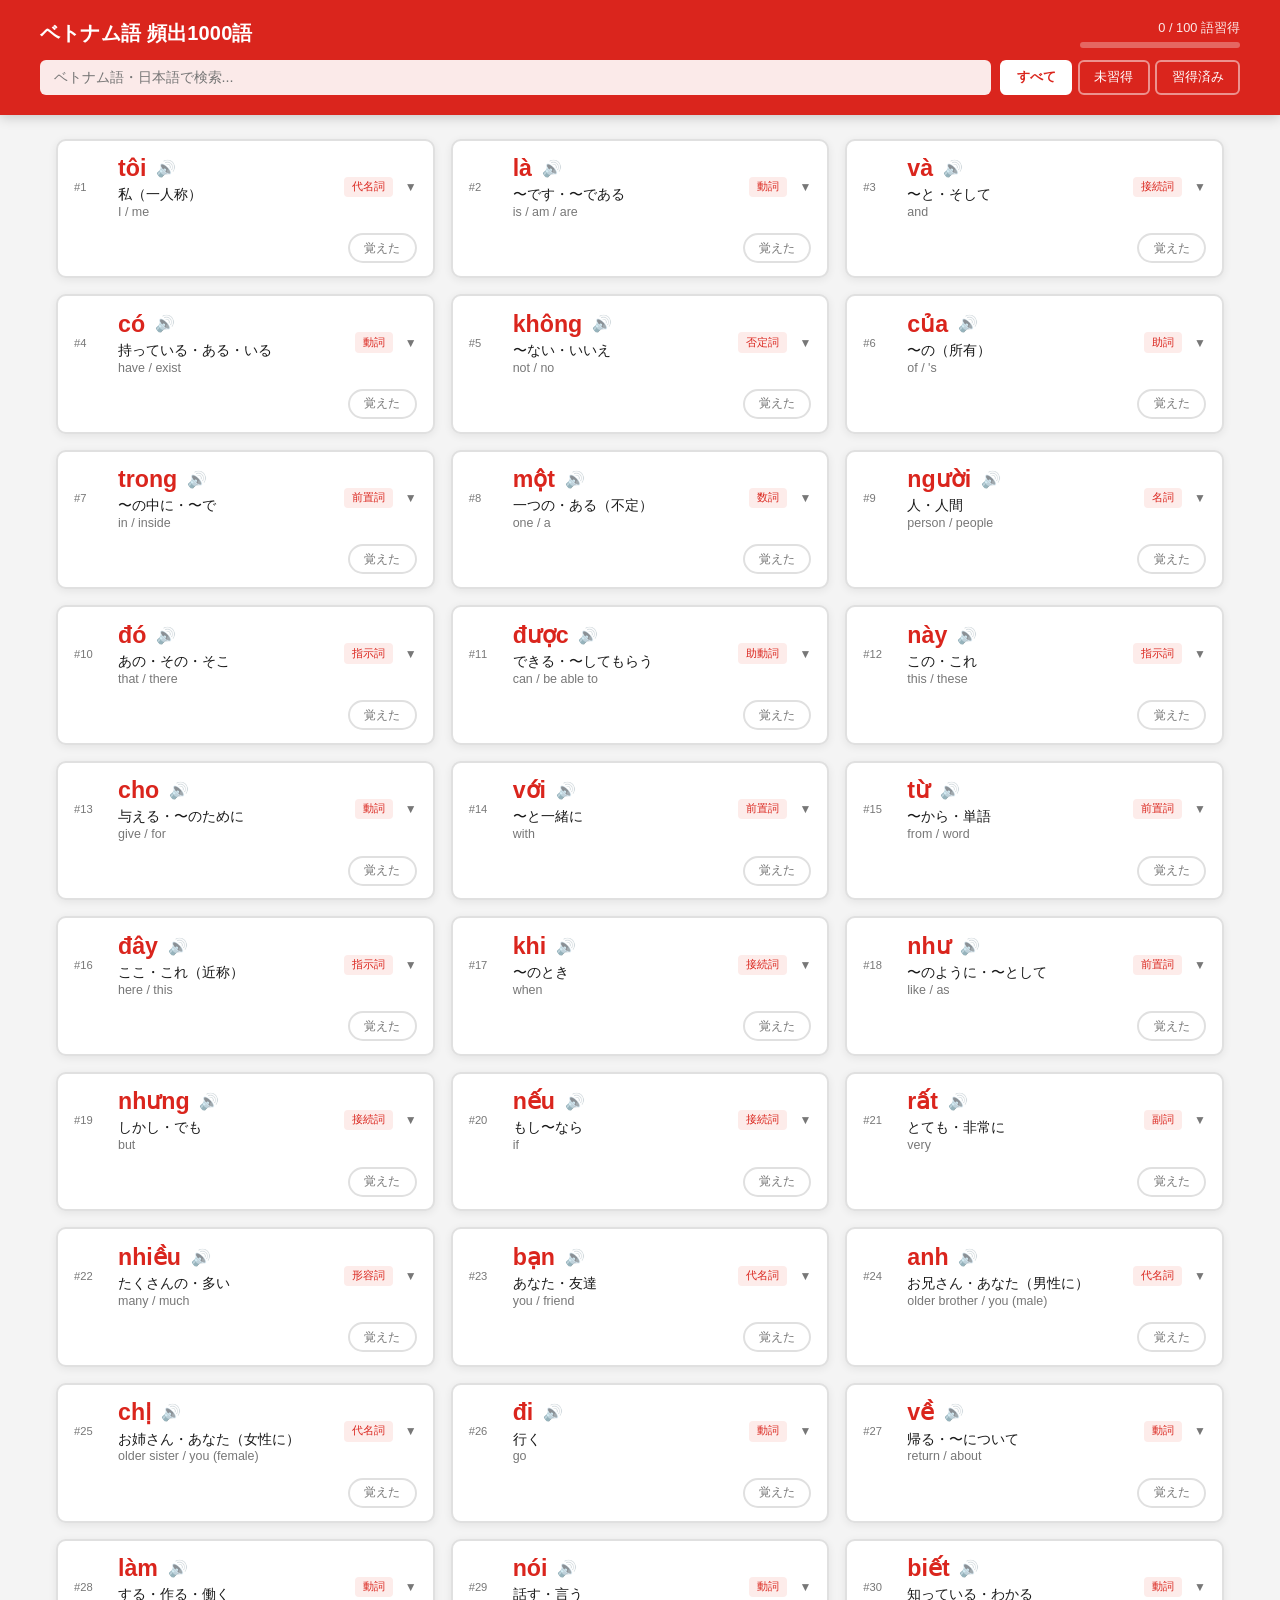
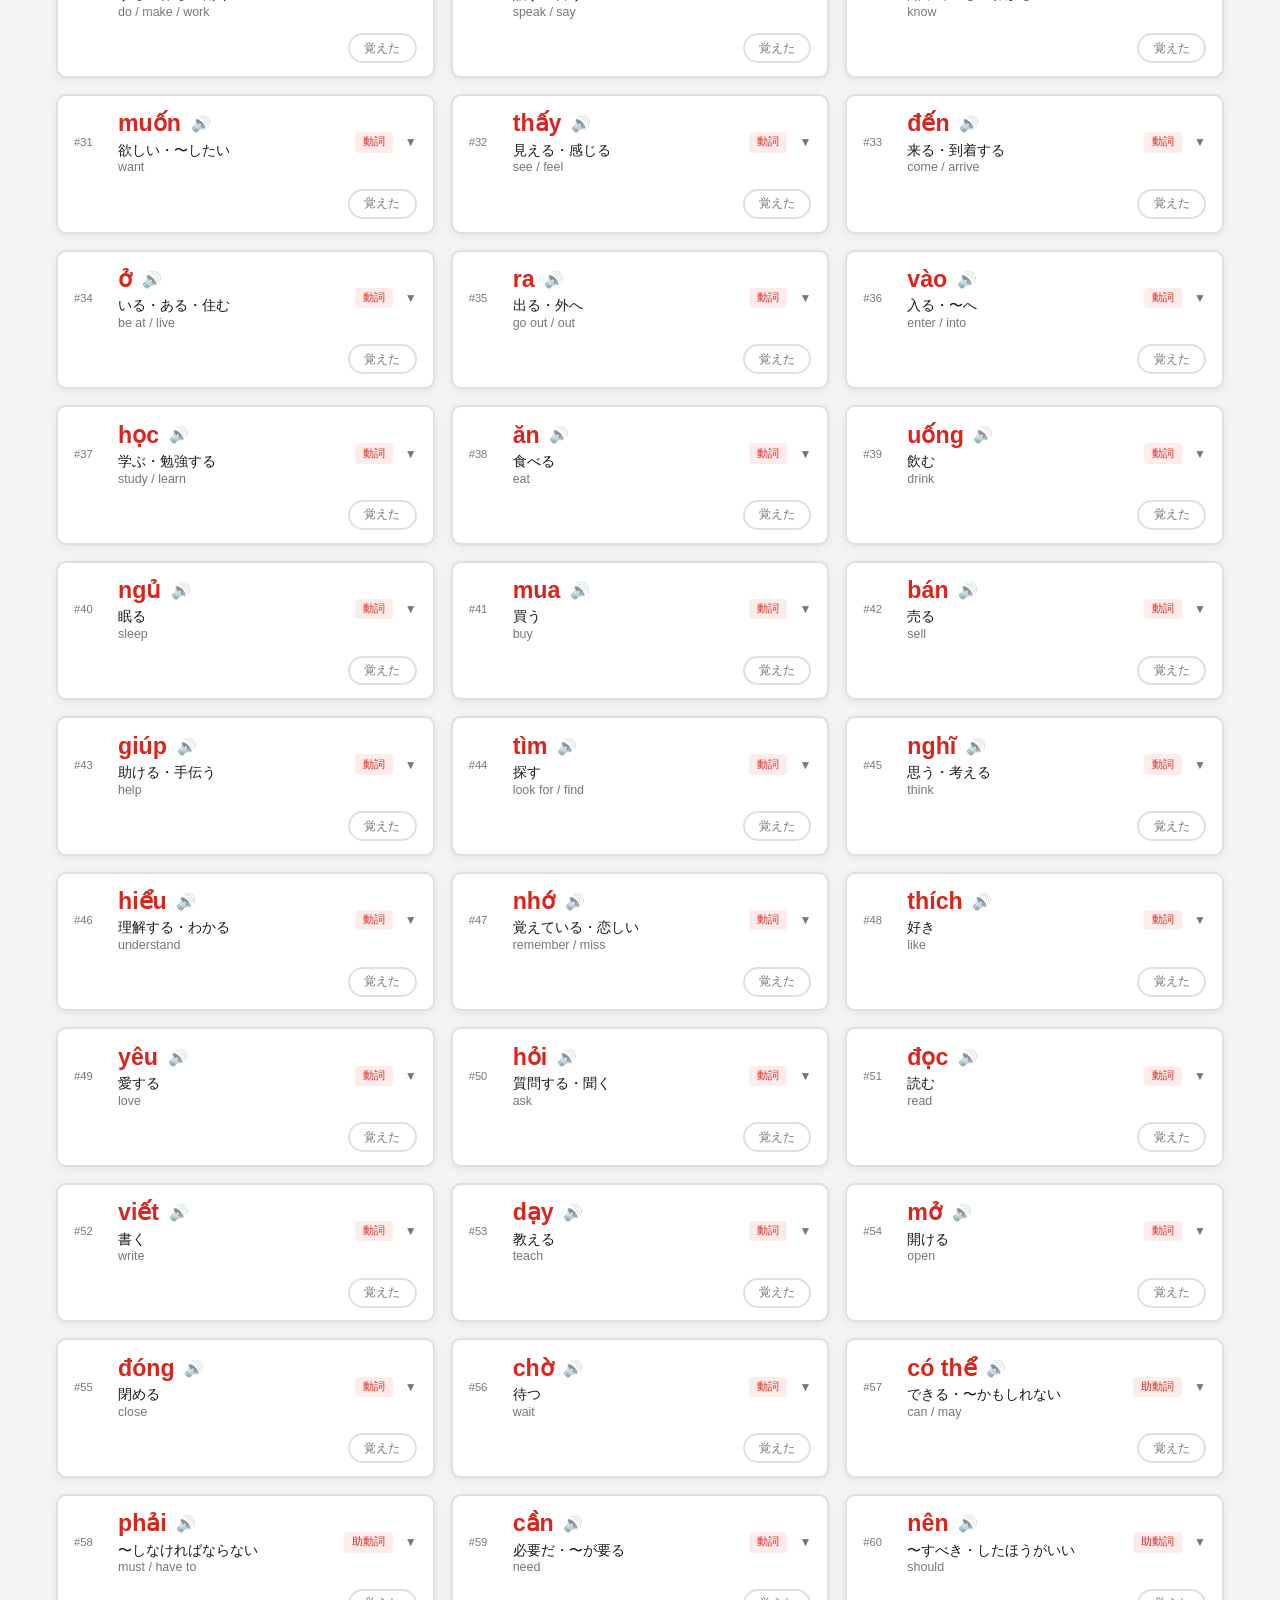
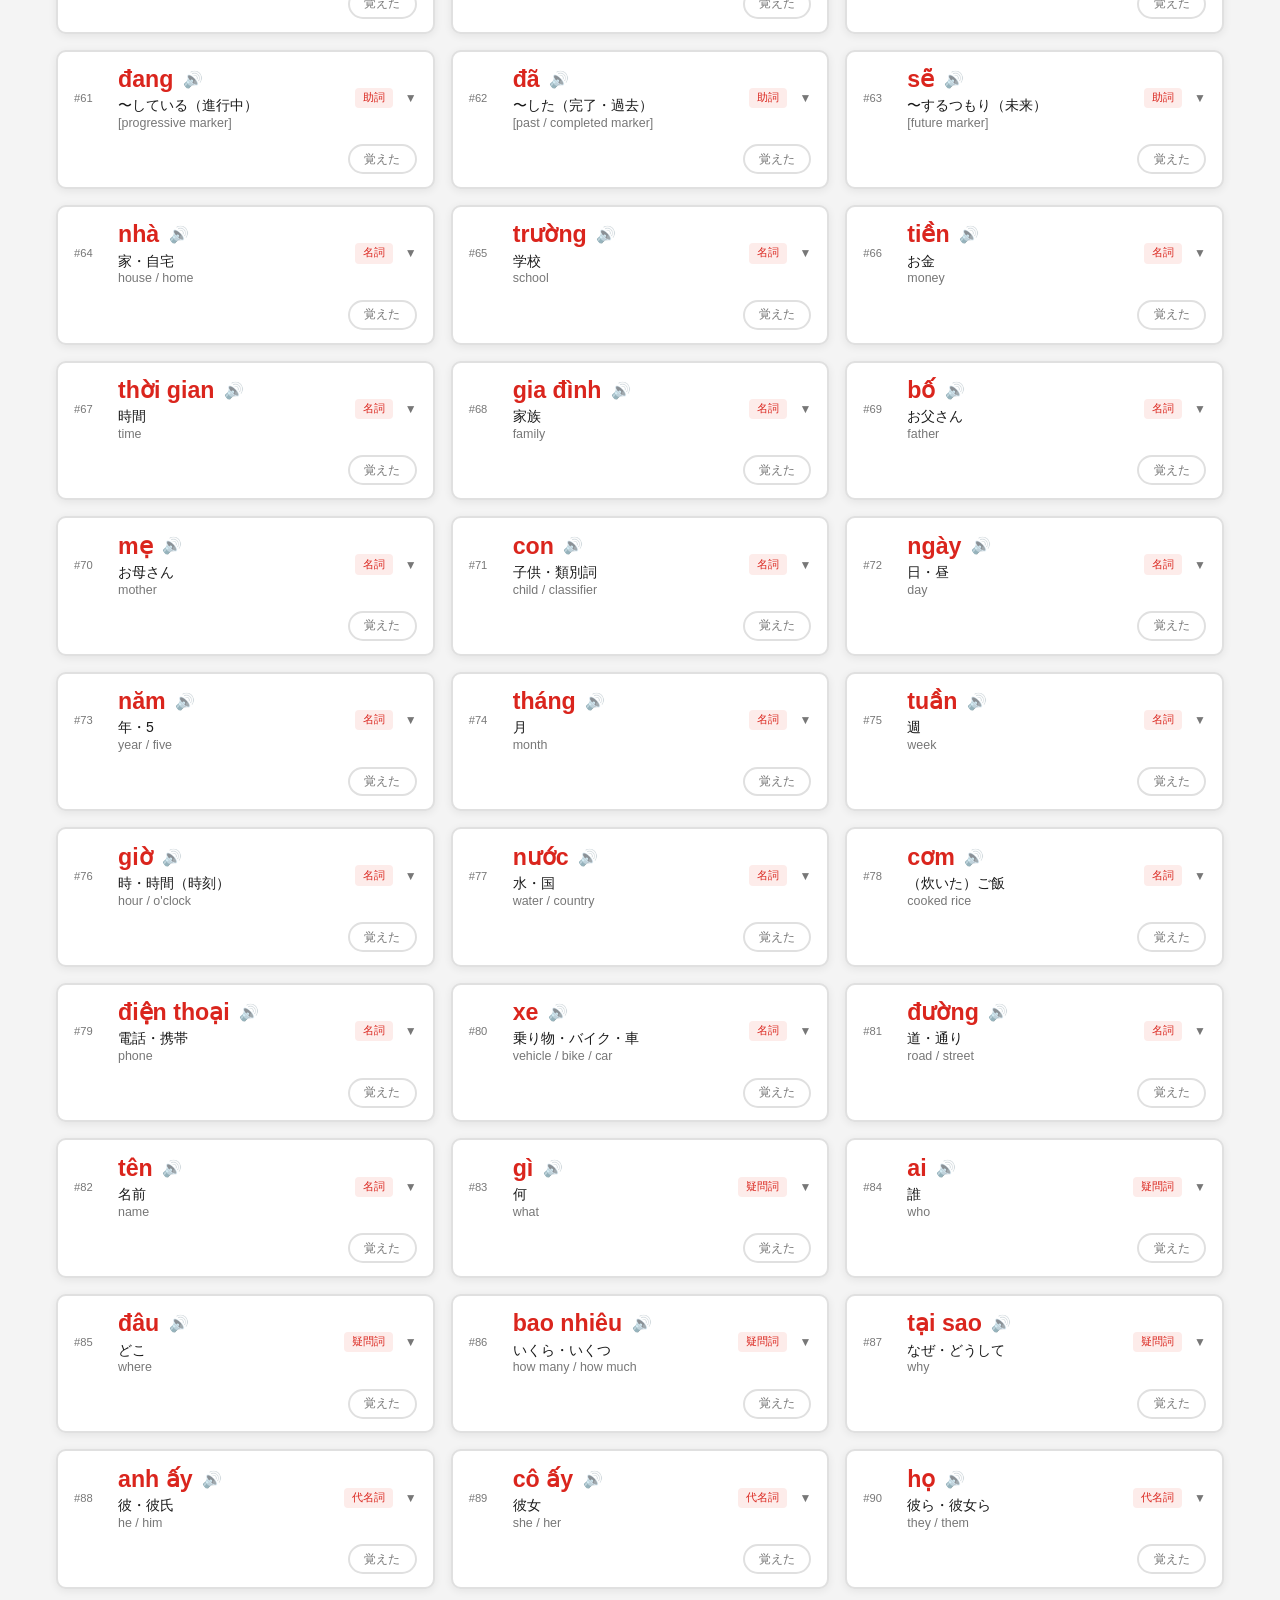
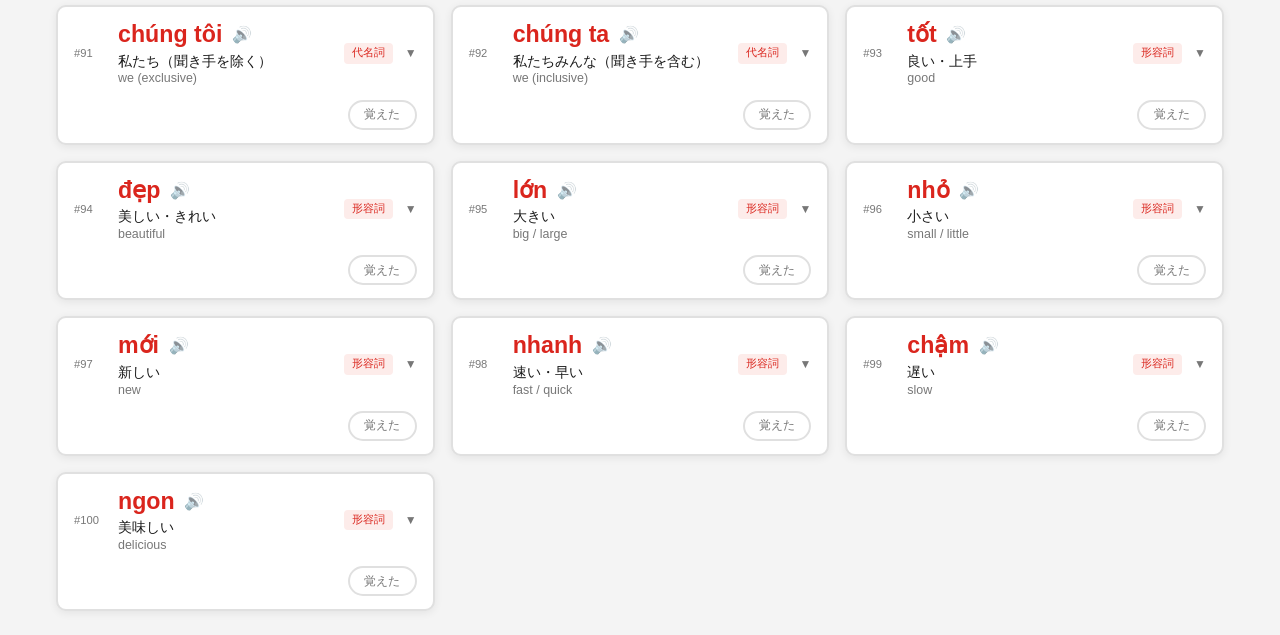
==== index.html @ 69489adb "Initial commit: ベトナム語頻出100語学習サイト - 頻出100語（日本語訳・英語訳・品詞付き） - インターリニア形式の例文（ベトナム語 / 英語対訳） - 🔊 Web Speech" ====
<!DOCTYPE html>
<html lang="ja">
<head>
  <meta charset="UTF-8">
  <meta name="viewport" content="width=device-width, initial-scale=1.0">
  <title>ベトナム語 頻出1000語</title>
  <link rel="stylesheet" href="style.css">
</head>
<body>
  <header>
    <div class="header-inner">
      <div class="header-top">
        <h1>ベトナム語 頻出1000語</h1>
        <div class="progress-info">
          <span id="progressText">0 / 25 語習得</span>
          <div class="progress-bar-bg">
            <div class="progress-bar-fill" id="progressBarFill"></div>
          </div>
        </div>
      </div>
      <div class="controls">
        <input type="search" id="searchInput" placeholder="ベトナム語・日本語で検索...">
        <div class="filter-group">
          <button class="filter-btn active" data-filter="all">すべて</button>
          <button class="filter-btn" data-filter="unlearned">未習得</button>
          <button class="filter-btn" data-filter="learned">習得済み</button>
        </div>
      </div>
    </div>
  </header>

  <main>
    <div class="word-grid" id="wordGrid"></div>
    <p class="empty-msg" id="emptyMsg" hidden>該当する単語が見つかりません。</p>
  </main>

  <script src="app.js"></script>
</body>
</html>
---- style.css ----
:root {
  --primary: #da251d;
  --primary-light: #fdecea;
  --accent: #ffcd00;
  --text: #1a1a1a;
  --text-muted: #777;
  --border: #e0e0e0;
  --bg: #f4f4f4;
  --card-bg: #ffffff;
  --learned-bg: #f0faf1;
  --learned-border: #43a047;
  --radius: 10px;
  --shadow: 0 2px 8px rgba(0,0,0,0.07);
}

* { box-sizing: border-box; margin: 0; padding: 0; }

body {
  font-family: 'Segoe UI', 'Hiragino Sans', 'Meiryo', sans-serif;
  background: var(--bg);
  color: var(--text);
  min-height: 100vh;
}

/* ── Header ── */
header {
  background: var(--primary);
  color: #fff;
  padding: 1.25rem 1rem;
  position: sticky;
  top: 0;
  z-index: 100;
  box-shadow: 0 2px 12px rgba(0,0,0,0.2);
}

.header-inner {
  max-width: 1200px;
  margin: 0 auto;
}

.header-top {
  display: flex;
  align-items: center;
  justify-content: space-between;
  flex-wrap: wrap;
  gap: 0.75rem;
  margin-bottom: 0.75rem;
}

h1 {
  font-size: 1.25rem;
  font-weight: 700;
  letter-spacing: 0.01em;
}

.progress-info {
  display: flex;
  flex-direction: column;
  align-items: flex-end;
  gap: 0.3rem;
}

#progressText {
  font-size: 0.8rem;
  opacity: 0.9;
}

.progress-bar-bg {
  width: 160px;
  height: 6px;
  background: rgba(255,255,255,0.3);
  border-radius: 3px;
  overflow: hidden;
}

.progress-bar-fill {
  height: 100%;
  background: var(--accent);
  border-radius: 3px;
  width: 0%;
  transition: width 0.35s ease;
}

.controls {
  display: flex;
  gap: 0.6rem;
  flex-wrap: wrap;
}

#searchInput {
  flex: 1;
  min-width: 160px;
  padding: 0.5rem 0.85rem;
  border: none;
  border-radius: 6px;
  font-size: 0.9rem;
  background: rgba(255,255,255,0.9);
  color: var(--text);
  outline: none;
}

#searchInput:focus { background: #fff; }

.filter-group { display: flex; gap: 0.35rem; }

.filter-btn {
  padding: 0.4rem 0.9rem;
  border: 2px solid rgba(255,255,255,0.5);
  border-radius: 6px;
  background: transparent;
  color: #fff;
  font-size: 0.82rem;
  cursor: pointer;
  transition: all 0.15s;
}

.filter-btn:hover {
  background: rgba(255,255,255,0.15);
  border-color: #fff;
}

.filter-btn.active {
  background: #fff;
  color: var(--primary);
  border-color: #fff;
  font-weight: 700;
}

/* ── Grid ── */
main {
  max-width: 1200px;
  margin: 0 auto;
  padding: 1.5rem 1rem;
}

.word-grid {
  display: grid;
  grid-template-columns: repeat(auto-fill, minmax(300px, 1fr));
  gap: 1rem;
}

/* ── Card ── */
.word-card {
  background: var(--card-bg);
  border-radius: var(--radius);
  border: 2px solid var(--border);
  box-shadow: var(--shadow);
  overflow: hidden;
  transition: border-color 0.2s, box-shadow 0.2s;
}

.word-card:hover {
  box-shadow: 0 4px 18px rgba(0,0,0,0.11);
}

.word-card.learned {
  border-color: var(--learned-border);
  background: var(--learned-bg);
}

/* Card header (clickable) */
.card-header {
  display: flex;
  align-items: center;
  gap: 0.75rem;
  padding: 0.9rem 1rem;
  cursor: pointer;
  user-select: none;
}

.card-rank {
  font-size: 0.7rem;
  color: var(--text-muted);
  min-width: 2rem;
  font-variant-numeric: tabular-nums;
}

.card-words { flex: 1; }

.word-vi {
  font-size: 1.45rem;
  font-weight: 700;
  color: var(--primary);
  line-height: 1.2;
}

.word-card.learned .word-vi { color: var(--learned-border); }

.word-ja {
  font-size: 0.88rem;
  margin-top: 0.15rem;
}

.word-en {
  font-size: 0.78rem;
  color: var(--text-muted);
  margin-top: 0.05rem;
}

.pos-tag {
  font-size: 0.68rem;
  background: var(--primary-light);
  color: var(--primary);
  padding: 0.2rem 0.5rem;
  border-radius: 4px;
  white-space: nowrap;
  flex-shrink: 0;
}

.word-card.learned .pos-tag {
  background: #d4edda;
  color: #276b2e;
}

.expand-icon {
  font-size: 0.75rem;
  color: var(--text-muted);
  transition: transform 0.2s;
  flex-shrink: 0;
}

.word-card.expanded .expand-icon { transform: rotate(180deg); }

/* Card footer */
.card-footer {
  padding: 0 1rem 0.8rem;
  display: flex;
  justify-content: flex-end;
}

.learned-btn {
  padding: 0.28rem 0.9rem;
  border: 2px solid var(--border);
  border-radius: 20px;
  background: transparent;
  font-size: 0.78rem;
  cursor: pointer;
  color: var(--text-muted);
  transition: all 0.15s;
}

.learned-btn:hover {
  border-color: var(--learned-border);
  color: var(--learned-border);
}

.word-card.learned .learned-btn {
  background: var(--learned-border);
  border-color: var(--learned-border);
  color: #fff;
}

/* Example section */
.card-example {
  display: none;
  padding: 0.75rem 1rem 0.9rem;
  border-top: 1px solid var(--border);
  background: rgba(0,0,0,0.018);
}

.word-card.expanded .card-example { display: block; }

.word-card.learned .card-example {
  border-top-color: #b2dfb4;
  background: rgba(67,160,71,0.04);
}

.example-label {
  font-size: 0.68rem;
  text-transform: uppercase;
  letter-spacing: 0.06em;
  color: var(--text-muted);
}

/* Interlinear */
.interlinear {
  display: flex;
  flex-wrap: wrap;
  gap: 0.1rem 0.85rem;
  margin-bottom: 0.65rem;
}

.il-token {
  display: flex;
  flex-direction: column;
  align-items: flex-start;
}

.il-vi {
  font-size: 0.95rem;
  font-weight: 600;
}

.il-en {
  font-size: 0.72rem;
  color: var(--text-muted);
  font-style: italic;
}

.il-ja {
  font-size: 0.88rem;
  color: var(--text);
  padding-top: 0.5rem;
  border-top: 1px dashed var(--border);
}

/* ── Speech button ── */
.word-vi-row {
  display: flex;
  align-items: center;
  gap: 0.35rem;
}

.example-header {
  display: flex;
  align-items: center;
  gap: 0.4rem;
  margin-bottom: 0.6rem;
}

.speak-btn {
  background: none;
  border: none;
  cursor: pointer;
  font-size: 1rem;
  padding: 0.1rem 0.25rem;
  border-radius: 4px;
  line-height: 1;
  opacity: 0.55;
  transition: opacity 0.15s, background 0.15s;
  flex-shrink: 0;
}

.speak-btn:hover { opacity: 1; background: rgba(0,0,0,0.06); }

.speak-btn.speaking {
  opacity: 1;
  animation: speak-pulse 0.5s ease-in-out infinite alternate;
}

@keyframes speak-pulse {
  from { opacity: 0.45; transform: scale(0.95); }
  to   { opacity: 1;    transform: scale(1.1); }
}

/* Empty state */
.empty-msg {
  text-align: center;
  padding: 4rem 1rem;
  color: var(--text-muted);
  font-size: 0.95rem;
}
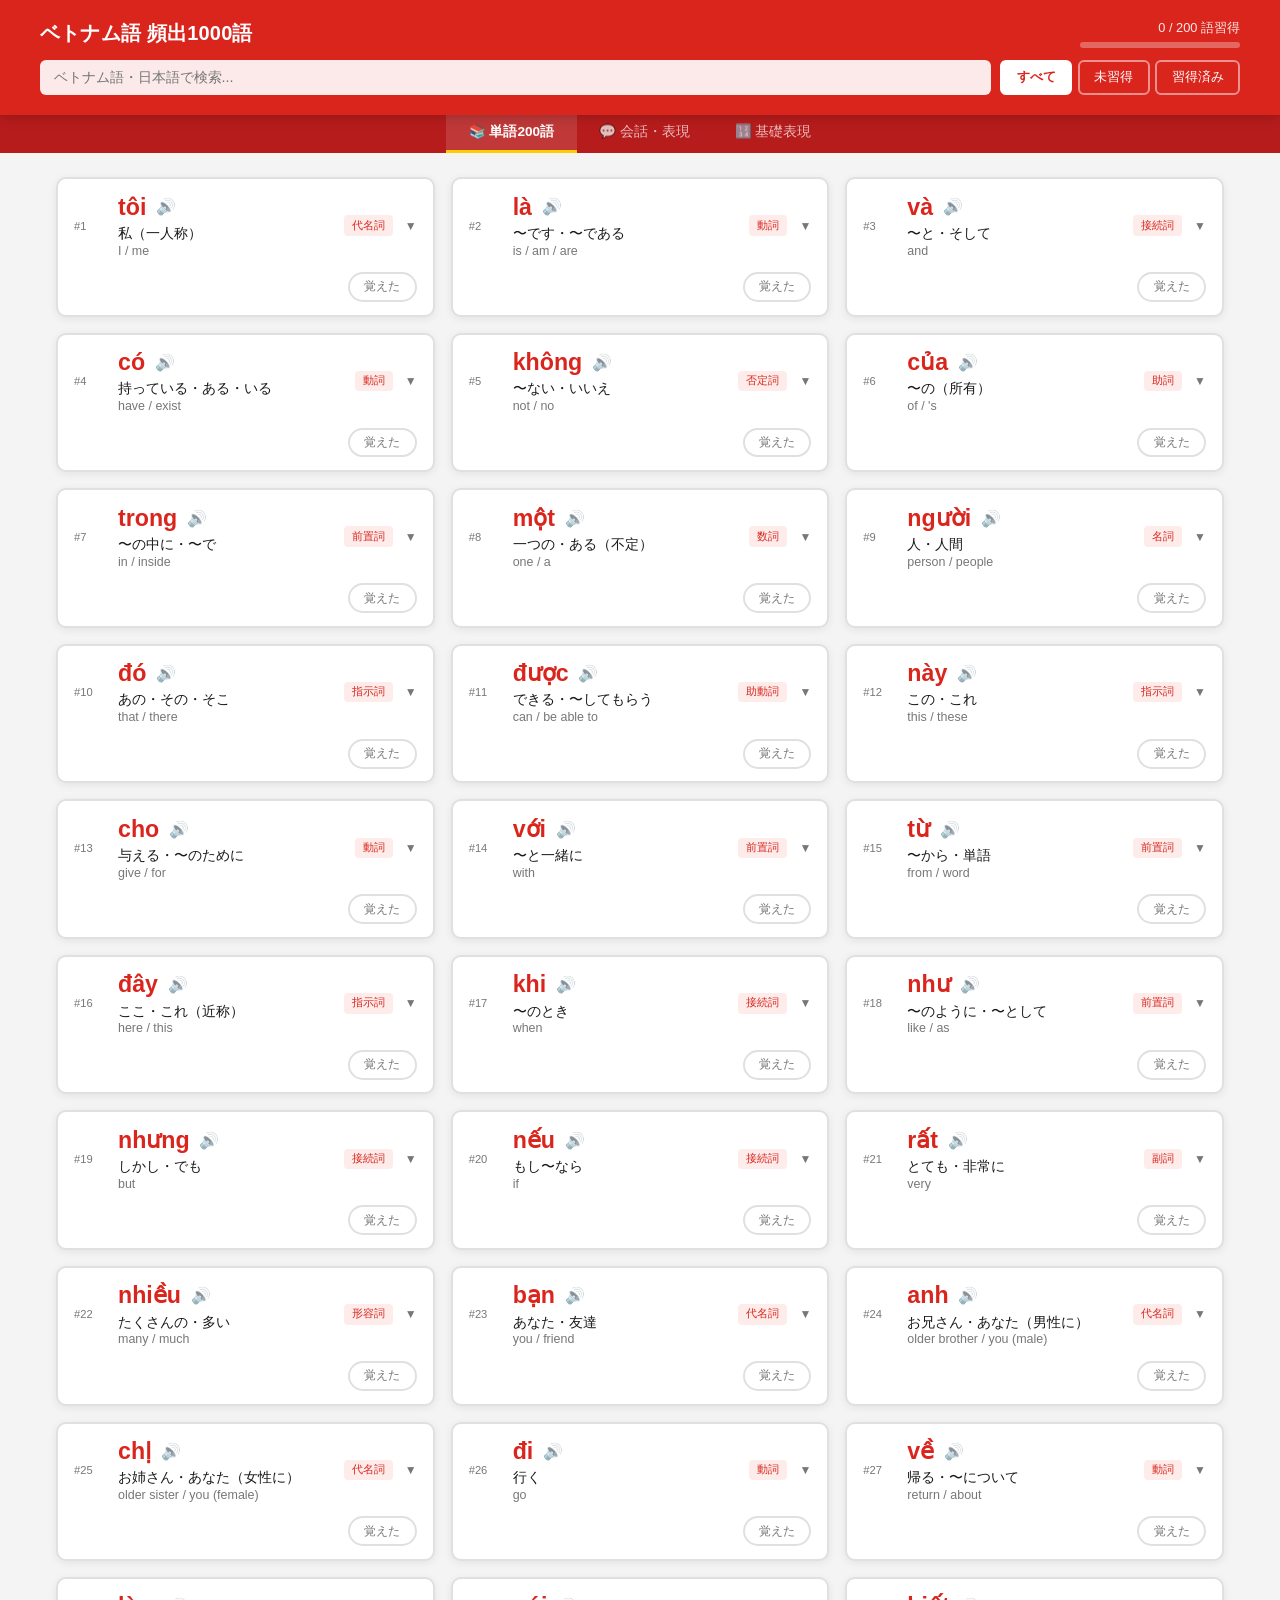
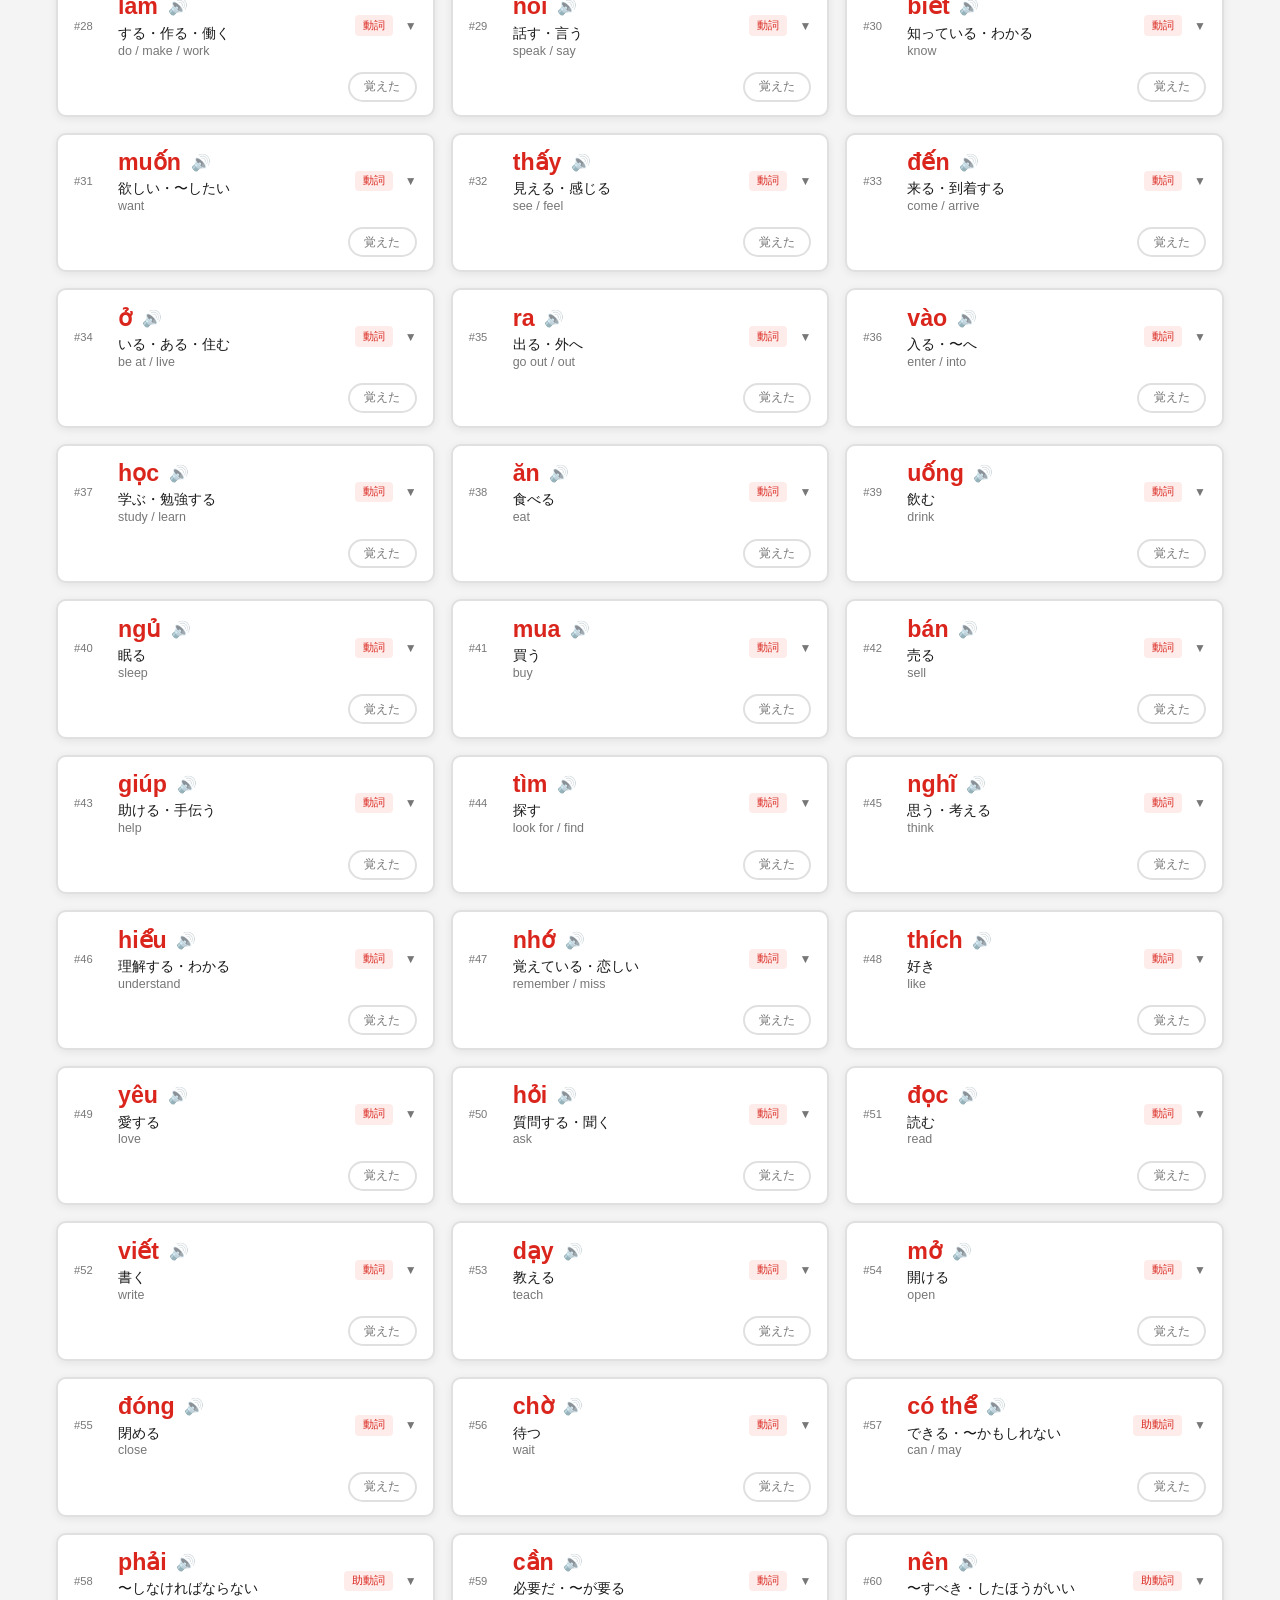
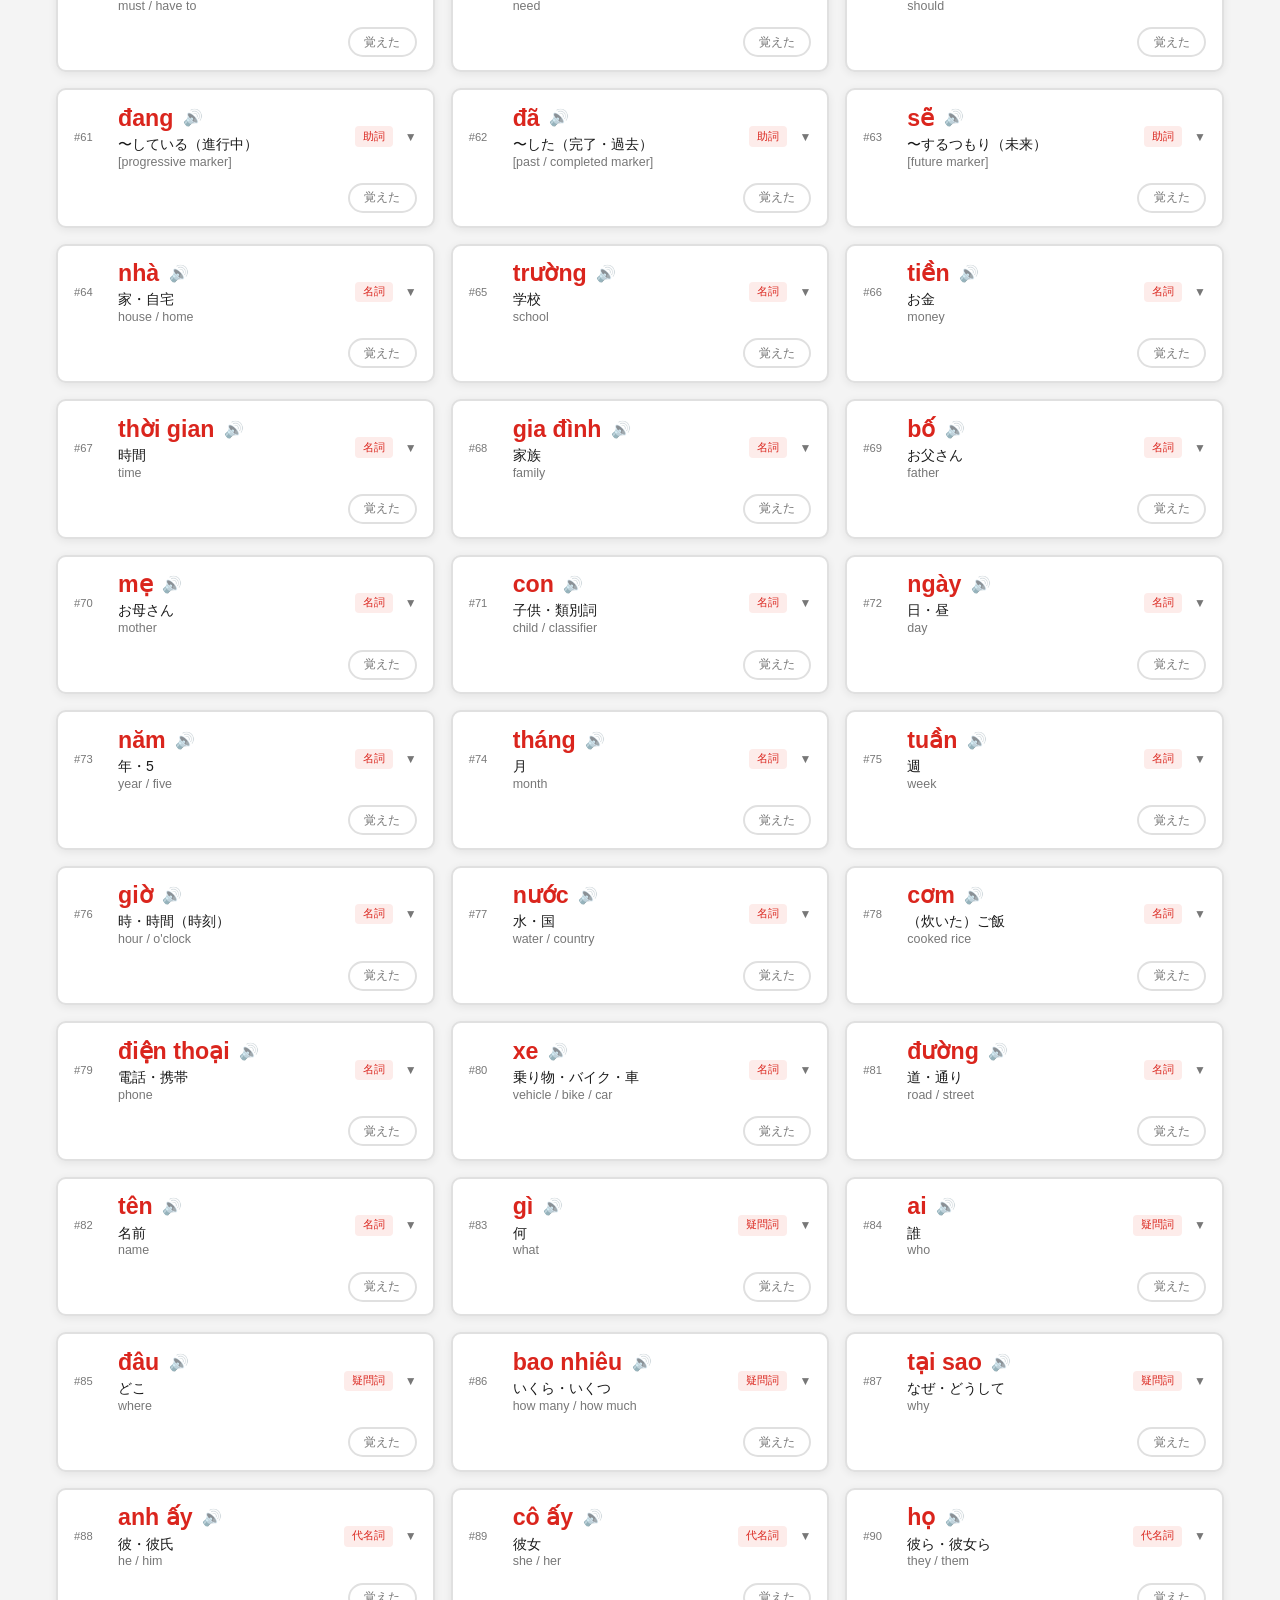
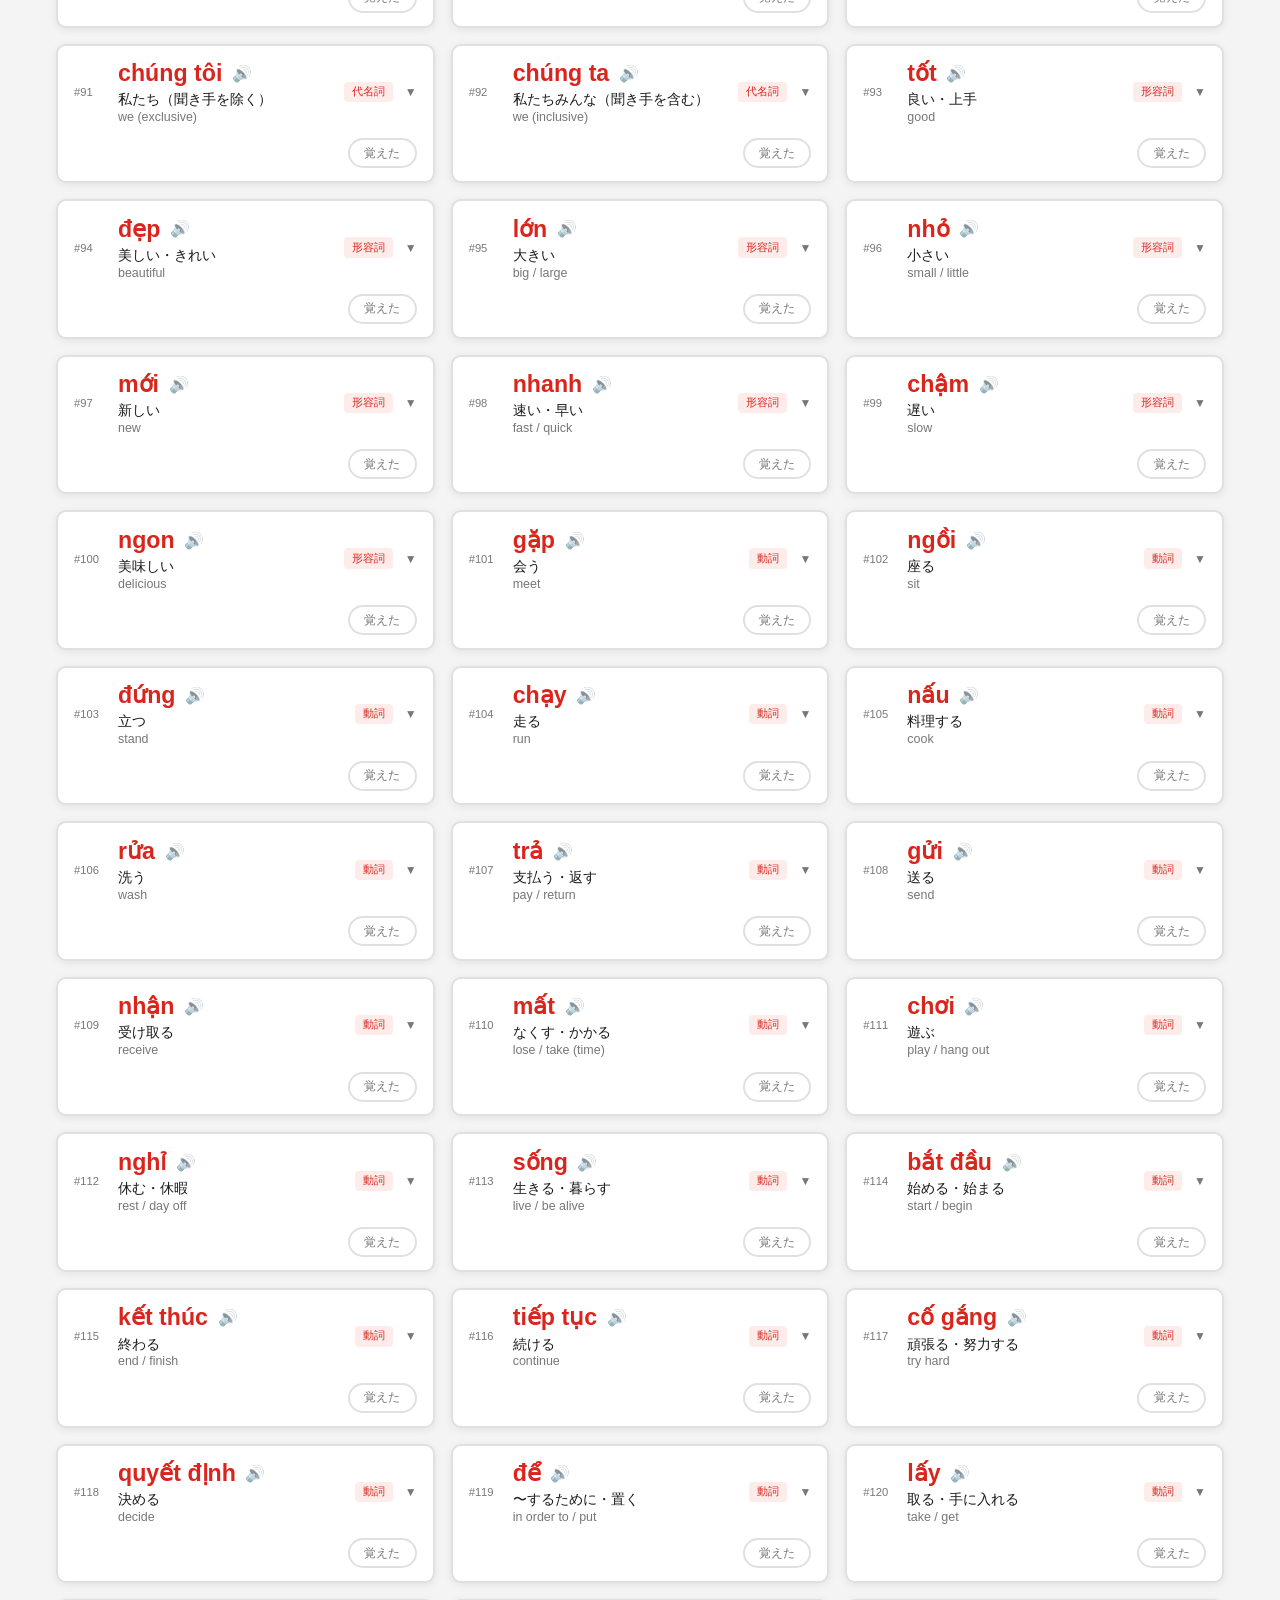
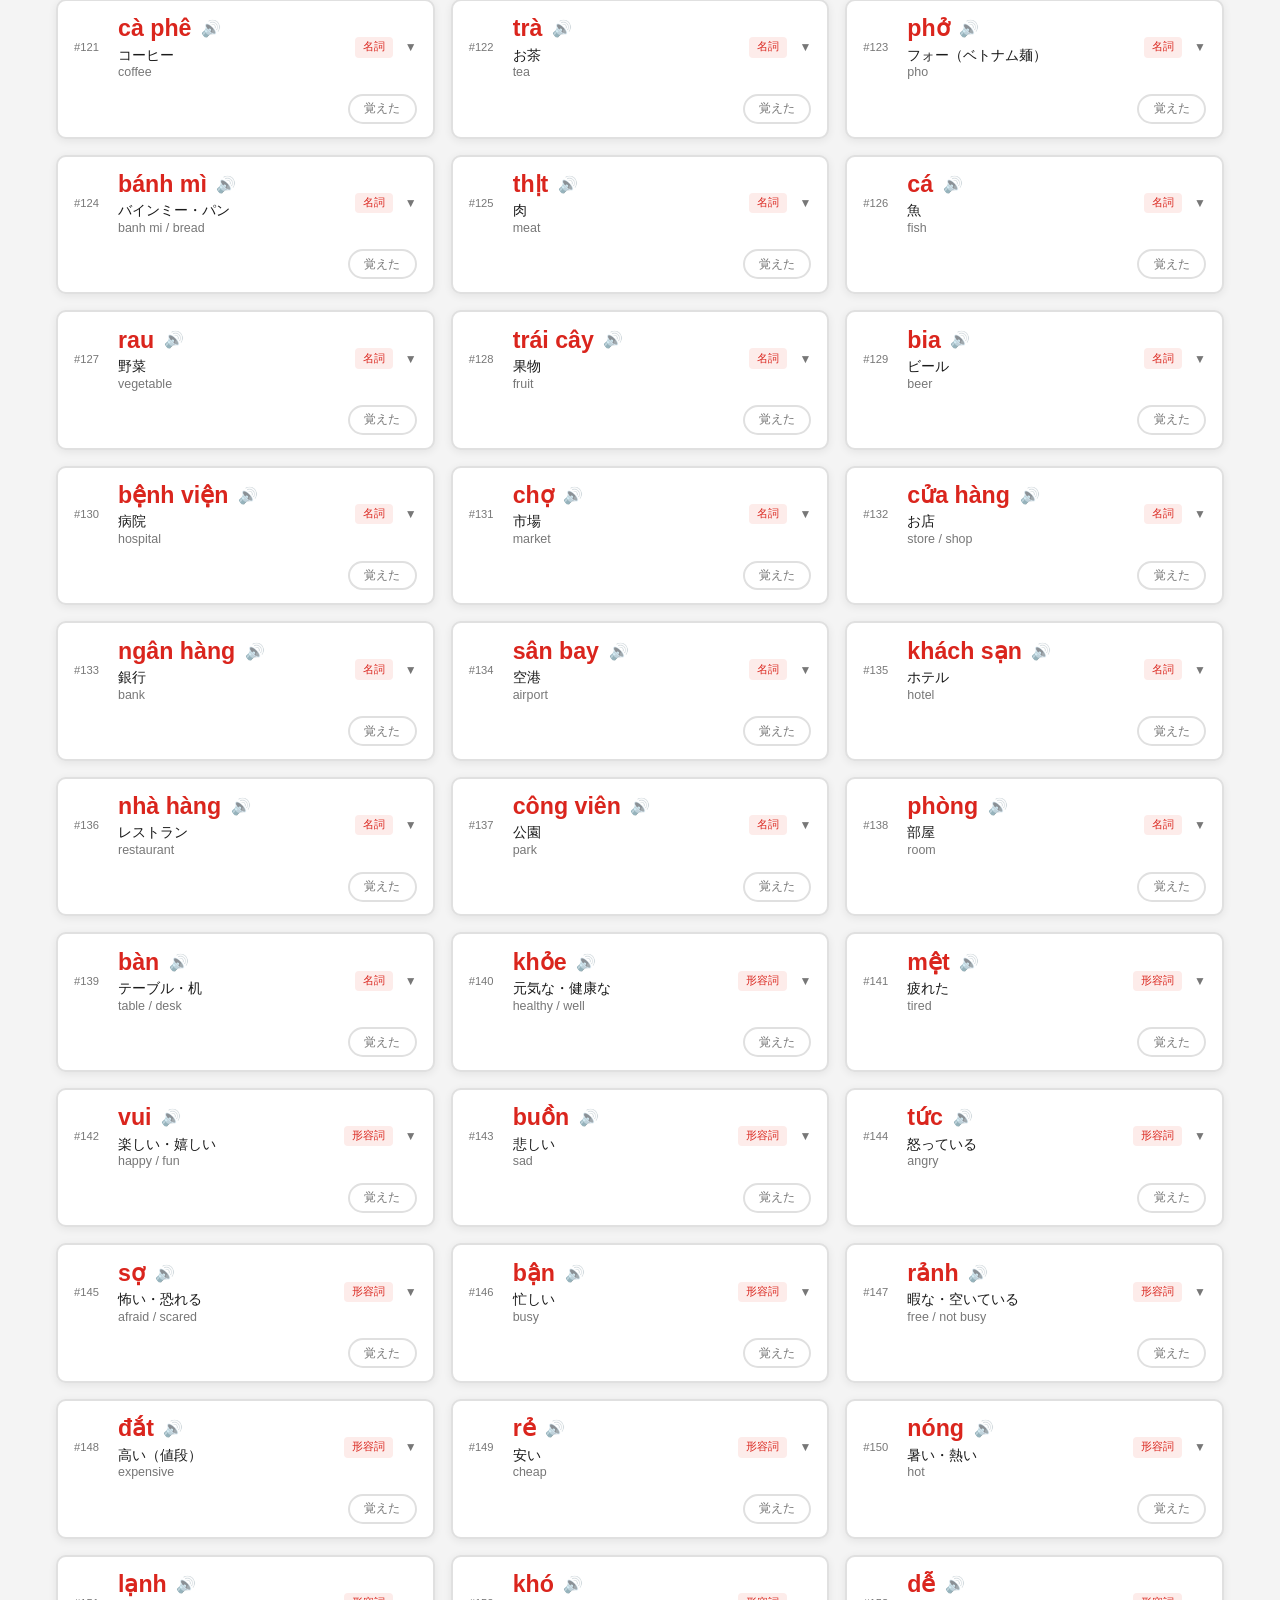
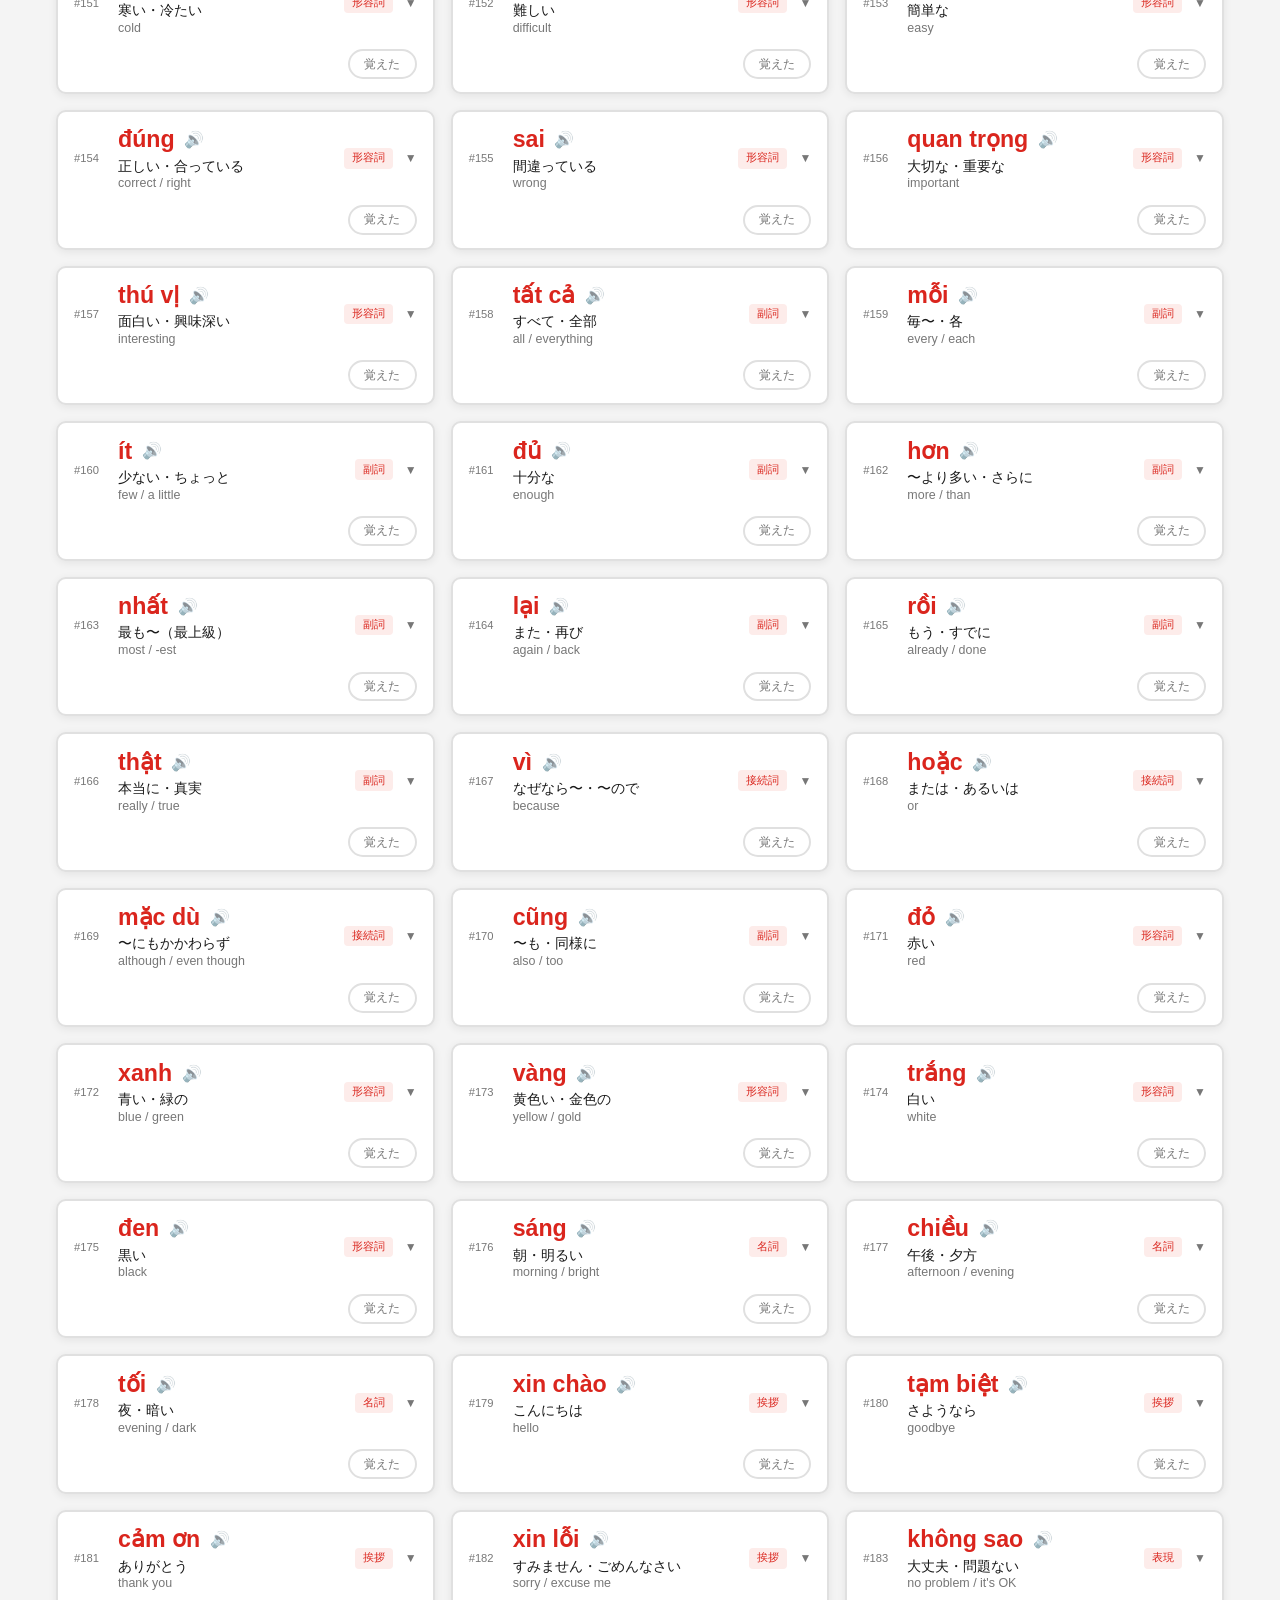
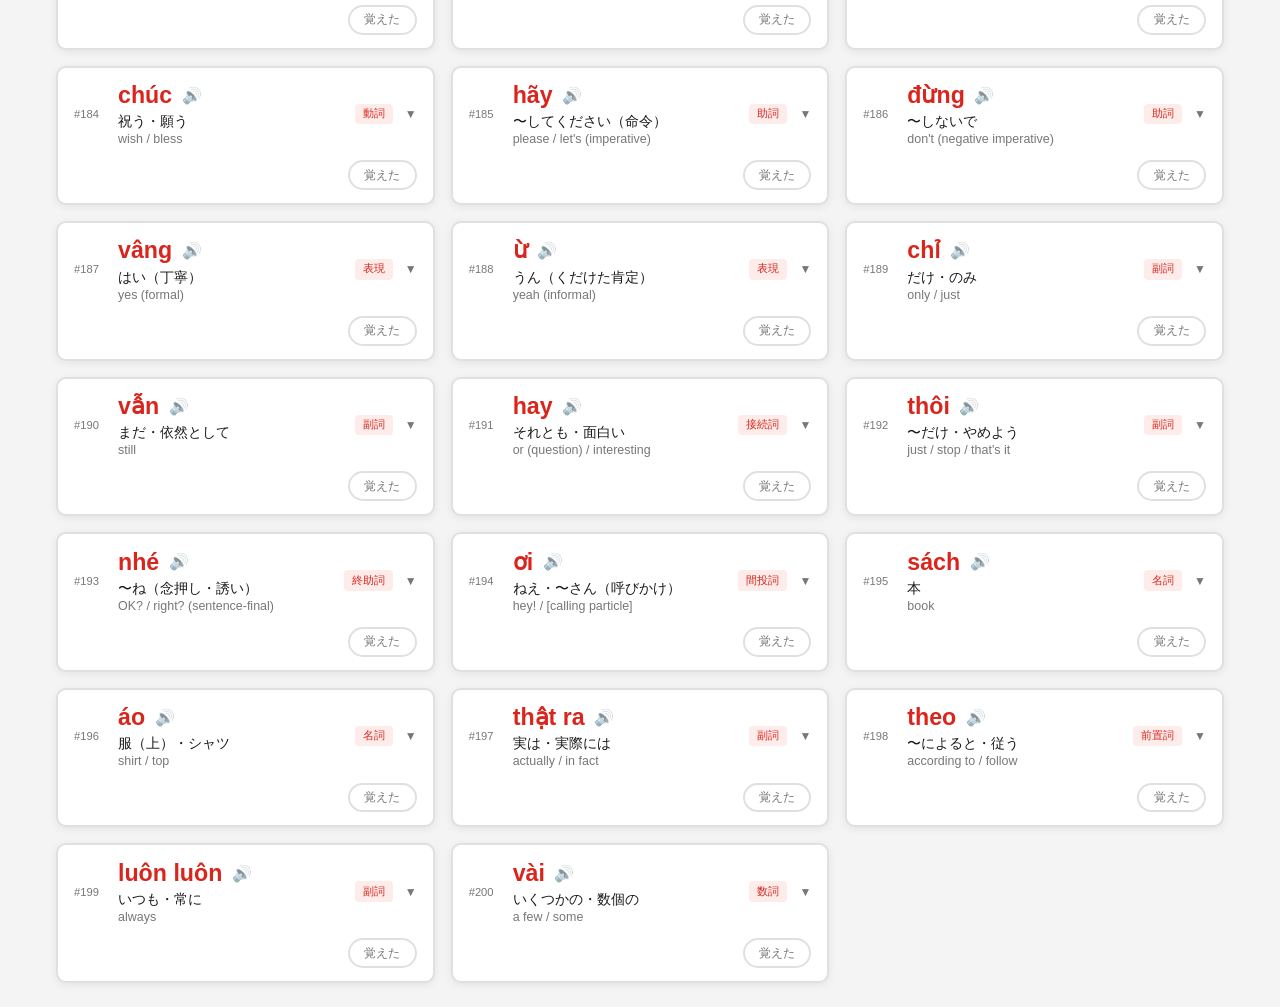
==== commit 3238abd3: "大規模拡張: 200語・会話・基礎表現ページを追加 単語: - 頻出単語を 100語 → 200語 に拡張 - 動詞・食べ物・場所・形容詞・色・挨拶など幅広くカバー  新規ページ: - phrases" ====
--- a/index.html
+++ b/index.html
@@ -29,6 +29,14 @@
     </div>
   </header>
 
+  <nav class="page-nav">
+    <a href="index.html" class="active">📚 単語200語</a>
+    <a href="phrases.html">💬 会話・表現</a>
+    <a href="basics.html">🔢 基礎表現</a>
+  </nav>
+
+  <div class="voice-warning" id="voiceWarning" hidden></div>
+
   <main>
     <div class="word-grid" id="wordGrid"></div>
     <p class="empty-msg" id="emptyMsg" hidden>該当する単語が見つかりません。</p>
--- a/style.css
+++ b/style.css
@@ -126,6 +126,208 @@
   font-weight: 700;
 }
 
+/* ── Page navigation ── */
+.page-nav {
+  background: #b71c1c;
+  display: flex;
+  justify-content: center;
+  flex-wrap: wrap;
+  gap: 0;
+}
+
+.page-nav a {
+  color: rgba(255,255,255,0.7);
+  text-decoration: none;
+  padding: 0.55rem 1.4rem;
+  font-size: 0.85rem;
+  font-weight: 500;
+  border-bottom: 3px solid transparent;
+  transition: all 0.15s;
+  white-space: nowrap;
+}
+
+.page-nav a:hover { color: #fff; background: rgba(255,255,255,0.1); }
+
+.page-nav a.active {
+  color: #fff;
+  border-bottom-color: var(--accent);
+  background: rgba(255,255,255,0.12);
+  font-weight: 700;
+}
+
+/* ── Section tabs (phrases / basics) ── */
+.section-tabs {
+  display: flex;
+  flex-wrap: wrap;
+  gap: 0.5rem;
+  padding: 1rem 1rem 0;
+  max-width: 1200px;
+  margin: 0 auto;
+}
+
+.tab-btn {
+  padding: 0.45rem 1.1rem;
+  border: 2px solid var(--border);
+  border-radius: 20px;
+  background: var(--card-bg);
+  font-size: 0.85rem;
+  cursor: pointer;
+  transition: all 0.15s;
+  color: var(--text-muted);
+}
+
+.tab-btn:hover { border-color: var(--primary); color: var(--primary); }
+
+.tab-btn.active {
+  background: var(--primary);
+  border-color: var(--primary);
+  color: #fff;
+  font-weight: 600;
+}
+
+/* ── Phrase cards ── */
+.phrase-grid {
+  display: grid;
+  grid-template-columns: repeat(auto-fill, minmax(280px, 1fr));
+  gap: 0.85rem;
+}
+
+.phrase-card {
+  background: var(--card-bg);
+  border-radius: var(--radius);
+  border: 2px solid var(--border);
+  box-shadow: var(--shadow);
+  padding: 0.9rem 1rem;
+  display: flex;
+  flex-direction: column;
+  gap: 0.4rem;
+  transition: box-shadow 0.2s;
+}
+
+.phrase-card:hover { box-shadow: 0 4px 16px rgba(0,0,0,0.11); }
+
+.phrase-vi-row {
+  display: flex;
+  align-items: flex-start;
+  gap: 0.4rem;
+}
+
+.phrase-vi {
+  font-size: 1.05rem;
+  font-weight: 700;
+  color: var(--primary);
+  flex: 1;
+  line-height: 1.4;
+}
+
+.phrase-ja {
+  font-size: 0.88rem;
+  color: var(--text);
+}
+
+.phrase-note {
+  font-size: 0.75rem;
+  color: var(--text-muted);
+  border-left: 2px solid var(--border);
+  padding-left: 0.5rem;
+  margin-top: 0.1rem;
+}
+
+.phrase-actions {
+  display: flex;
+  gap: 0.3rem;
+  margin-top: 0.2rem;
+}
+
+/* ── Basics cards ── */
+.basics-grid {
+  display: grid;
+  grid-template-columns: repeat(auto-fill, minmax(120px, 1fr));
+  gap: 0.7rem;
+}
+
+.basics-grid.wide { grid-template-columns: repeat(auto-fill, minmax(200px, 1fr)); }
+
+.basic-card {
+  background: var(--card-bg);
+  border: 2px solid var(--border);
+  border-radius: var(--radius);
+  box-shadow: var(--shadow);
+  padding: 0.75rem 0.85rem;
+  text-align: center;
+  transition: box-shadow 0.2s, border-color 0.2s;
+  cursor: default;
+}
+
+.basic-card:hover { box-shadow: 0 4px 14px rgba(0,0,0,0.1); border-color: var(--primary); }
+
+.basic-num { font-size: 0.7rem; color: var(--text-muted); margin-bottom: 0.15rem; }
+
+.basic-vi {
+  font-size: 1.1rem;
+  font-weight: 700;
+  color: var(--primary);
+  line-height: 1.3;
+}
+
+.basic-ja { font-size: 0.82rem; color: var(--text); margin-top: 0.1rem; }
+.basic-note { font-size: 0.7rem; color: var(--text-muted); margin-top: 0.2rem; font-style: italic; }
+
+.basic-card-actions { margin-top: 0.4rem; }
+
+/* Pronouns table */
+.pronoun-grid { display: flex; flex-direction: column; gap: 0.75rem; }
+
+.pronoun-card {
+  background: var(--card-bg);
+  border: 2px solid var(--border);
+  border-radius: var(--radius);
+  padding: 0.85rem 1rem;
+  box-shadow: var(--shadow);
+}
+
+.pronoun-context {
+  font-size: 0.78rem;
+  color: var(--text-muted);
+  margin-bottom: 0.5rem;
+  font-weight: 600;
+  text-transform: uppercase;
+  letter-spacing: 0.04em;
+}
+
+.pronoun-row {
+  display: flex;
+  gap: 1.5rem;
+  flex-wrap: wrap;
+  align-items: center;
+}
+
+.pronoun-item { display: flex; flex-direction: column; }
+.pronoun-label { font-size: 0.7rem; color: var(--text-muted); }
+.pronoun-vi { font-size: 1rem; font-weight: 700; color: var(--primary); }
+.pronoun-note { font-size: 0.78rem; color: var(--text); margin-top: 0.35rem; border-left: 2px solid var(--border); padding-left: 0.5rem; }
+
+/* section heading */
+.section-heading {
+  font-size: 0.7rem;
+  text-transform: uppercase;
+  letter-spacing: 0.06em;
+  color: var(--text-muted);
+  margin-bottom: 0.75rem;
+  padding-bottom: 0.4rem;
+  border-bottom: 1px solid var(--border);
+}
+
+/* ── Voice warning ── */
+.voice-warning {
+  background: #fff3cd;
+  color: #856404;
+  border-bottom: 1px solid #ffeaa7;
+  padding: 0.6rem 1rem;
+  font-size: 0.85rem;
+  text-align: center;
+}
+
 /* ── Grid ── */
 main {
   max-width: 1200px;
@@ -295,6 +497,7 @@
   font-size: 0.72rem;
   color: var(--text-muted);
   font-style: italic;
+  user-select: none;
 }
 
 .il-ja {
@@ -333,6 +536,25 @@
 
 .speak-btn:hover { opacity: 1; background: rgba(0,0,0,0.06); }
 
+.copy-btn {
+  background: none;
+  border: none;
+  cursor: pointer;
+  font-size: 0.9rem;
+  padding: 0.1rem 0.25rem;
+  border-radius: 4px;
+  line-height: 1;
+  opacity: 0.5;
+  transition: opacity 0.15s, background 0.15s;
+}
+
+.copy-btn:hover { opacity: 1; background: rgba(0,0,0,0.06); }
+
+.copy-btn.copied {
+  opacity: 1;
+  color: var(--learned-border);
+}
+
 .speak-btn.speaking {
   opacity: 1;
   animation: speak-pulse 0.5s ease-in-out infinite alternate;
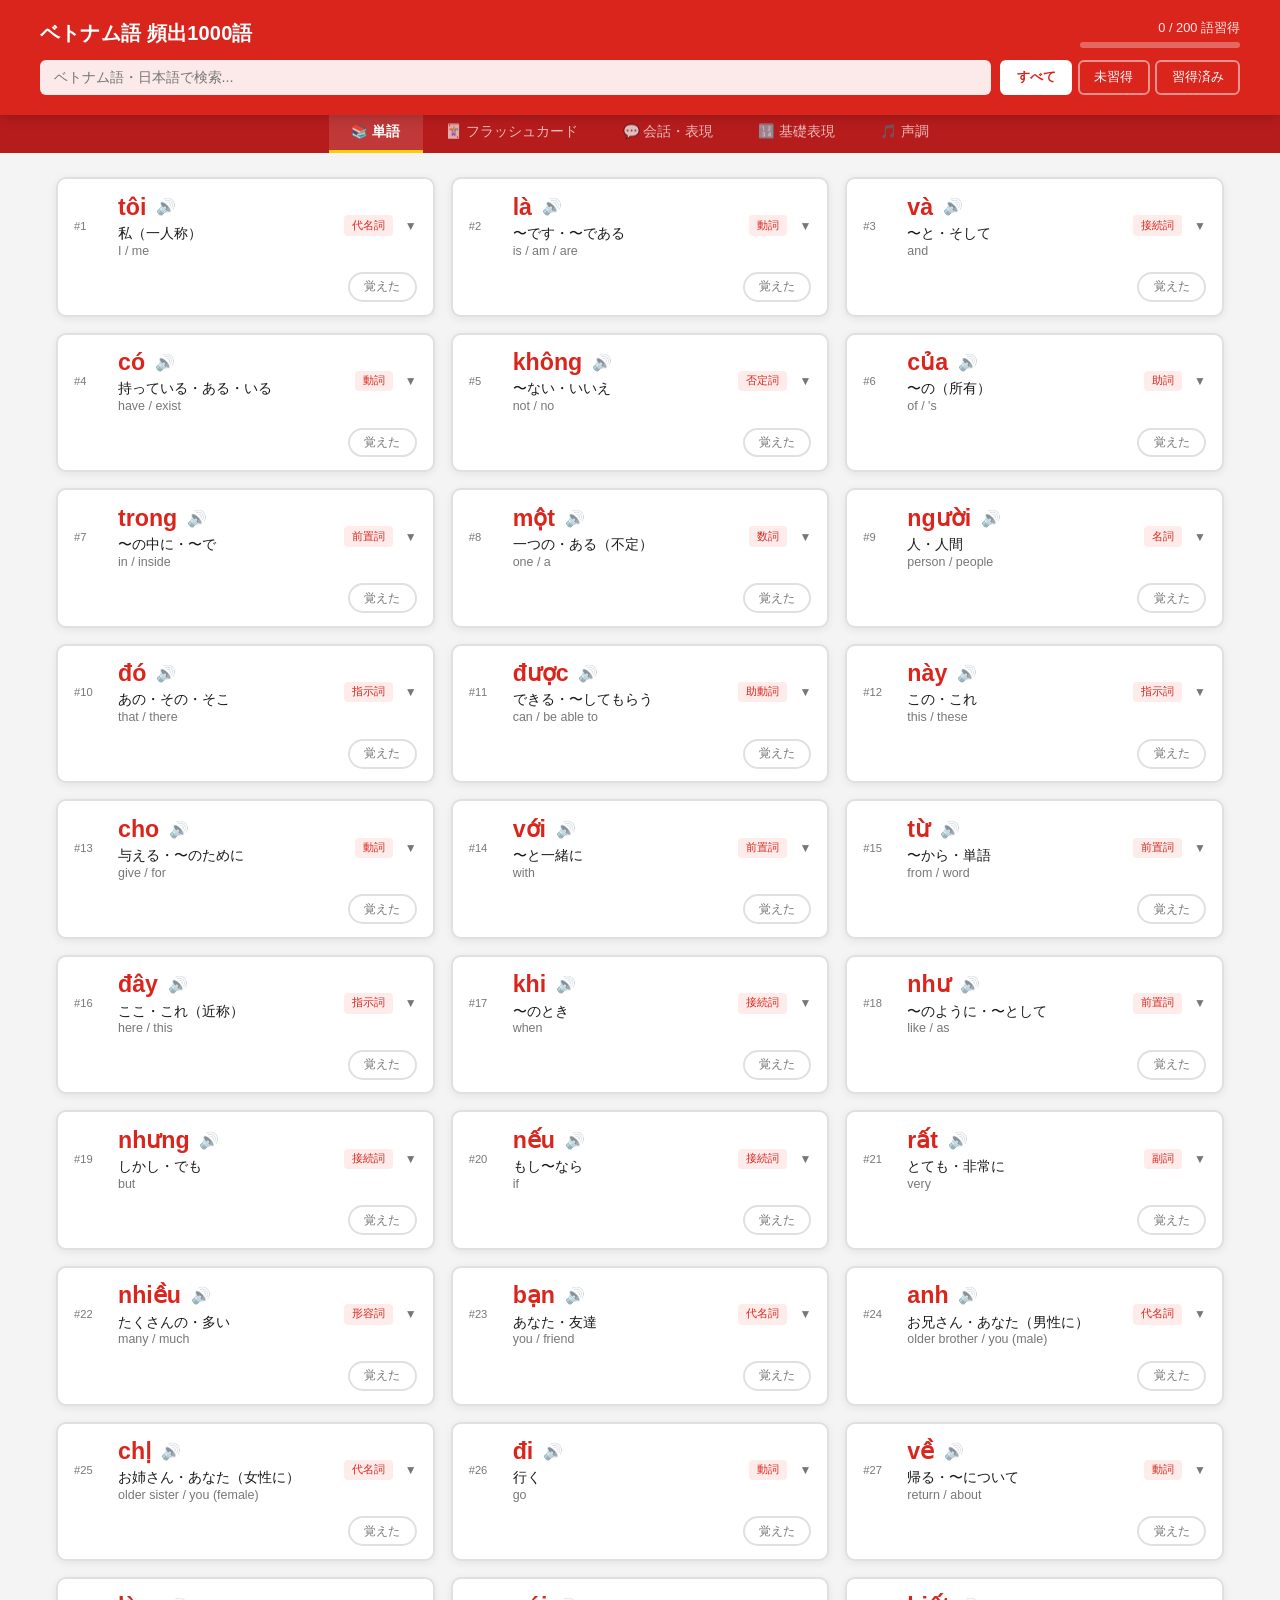
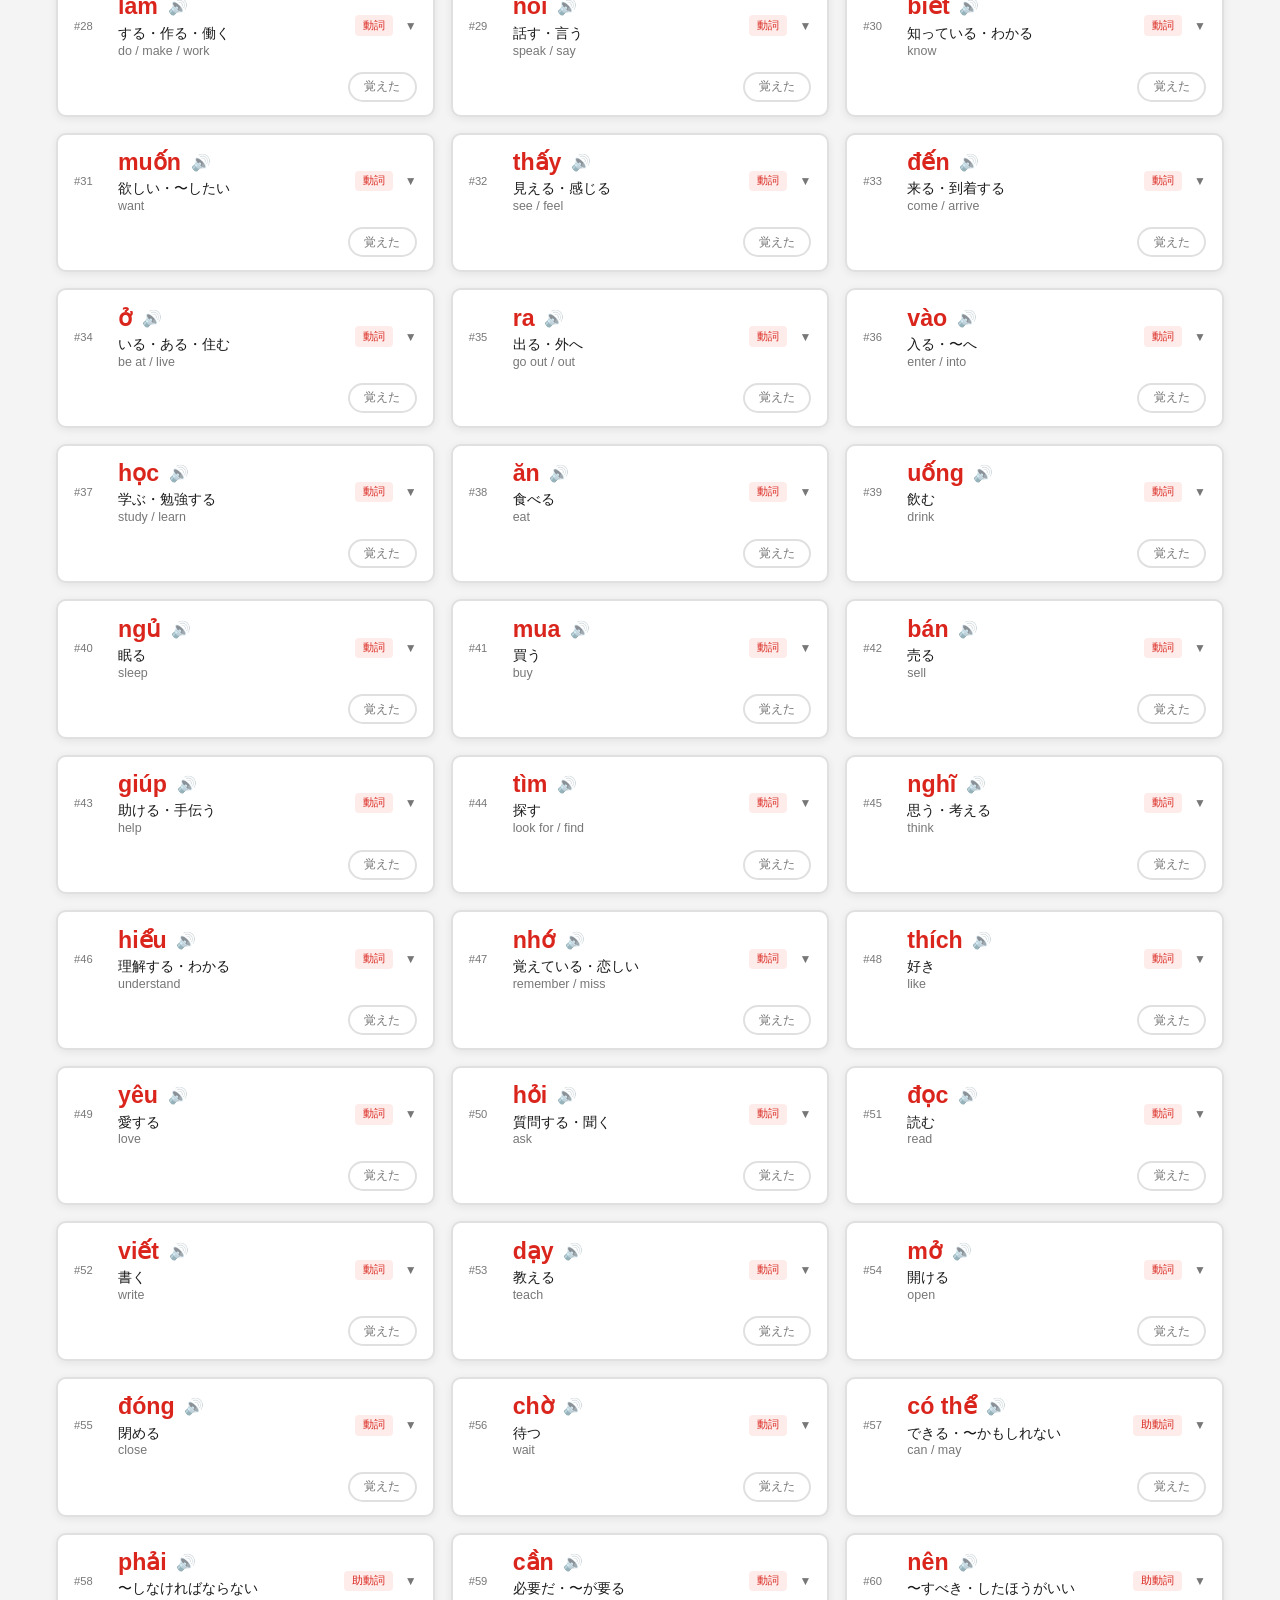
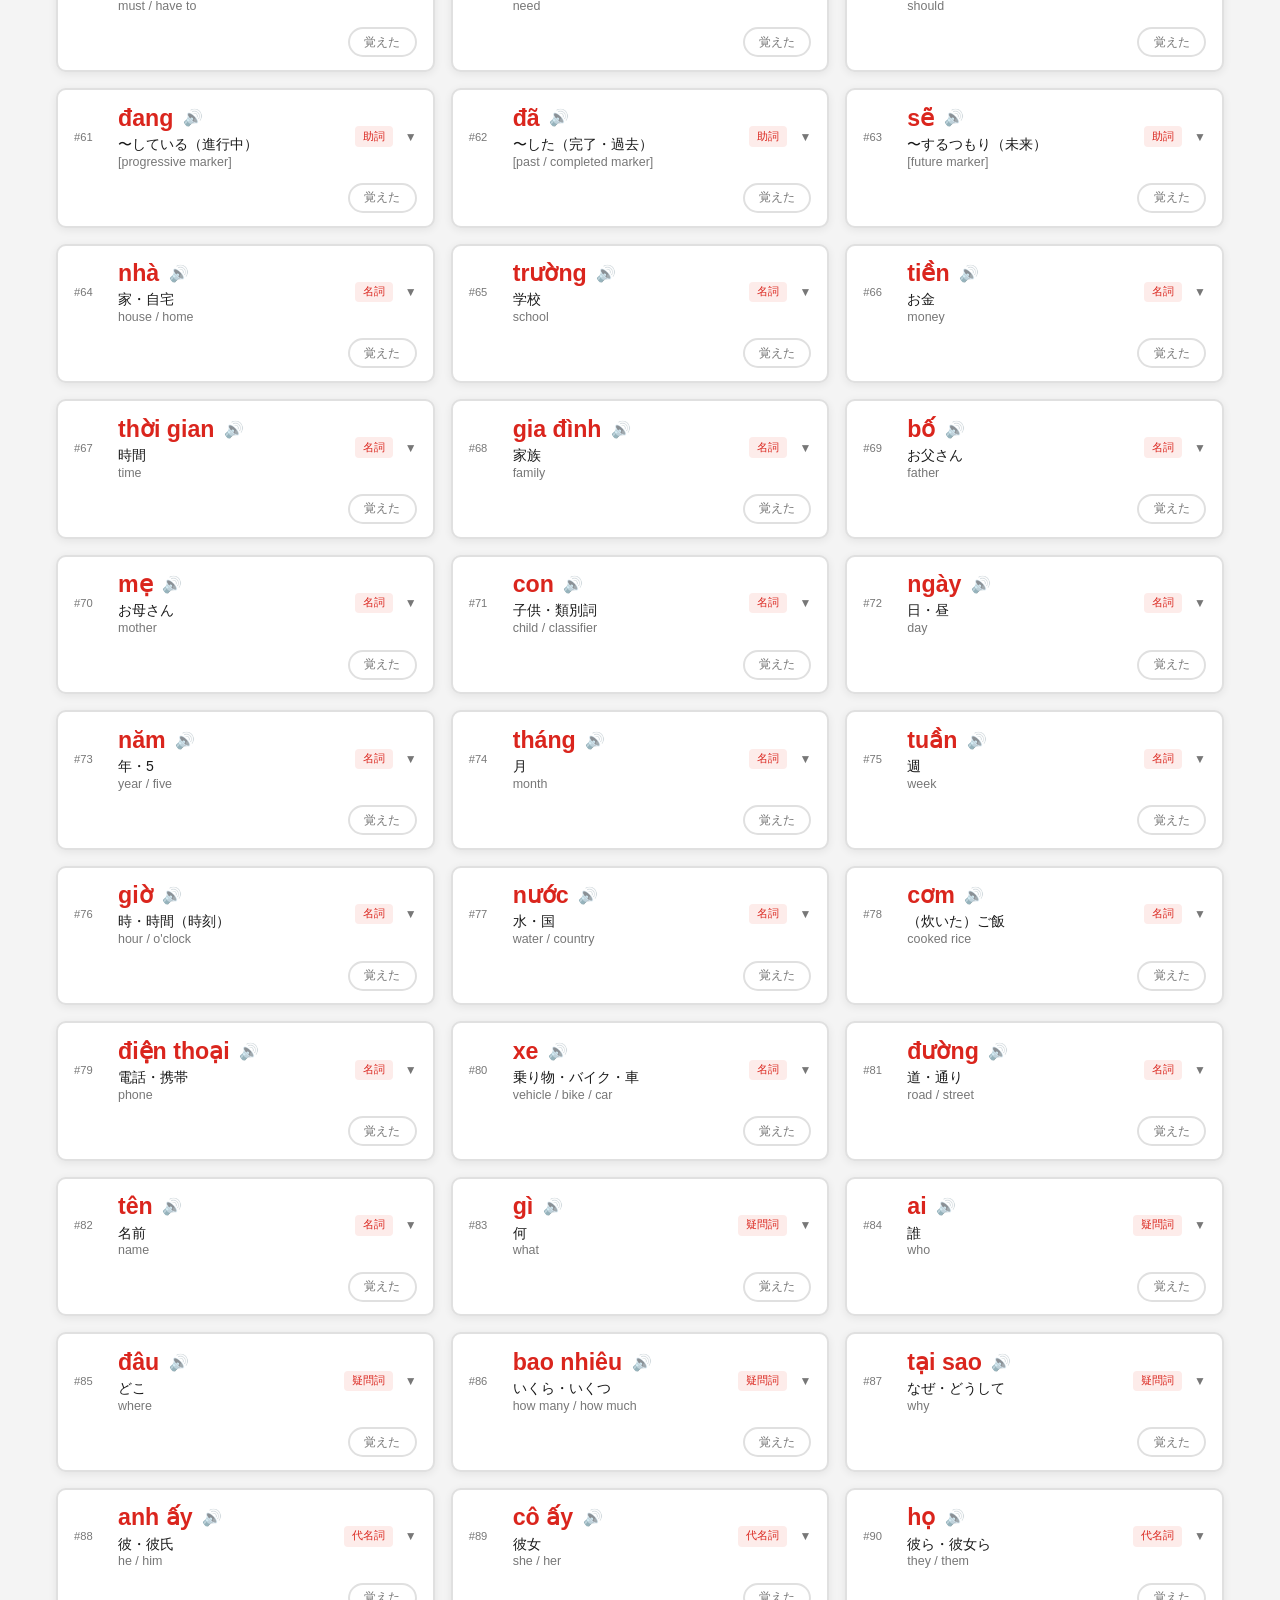
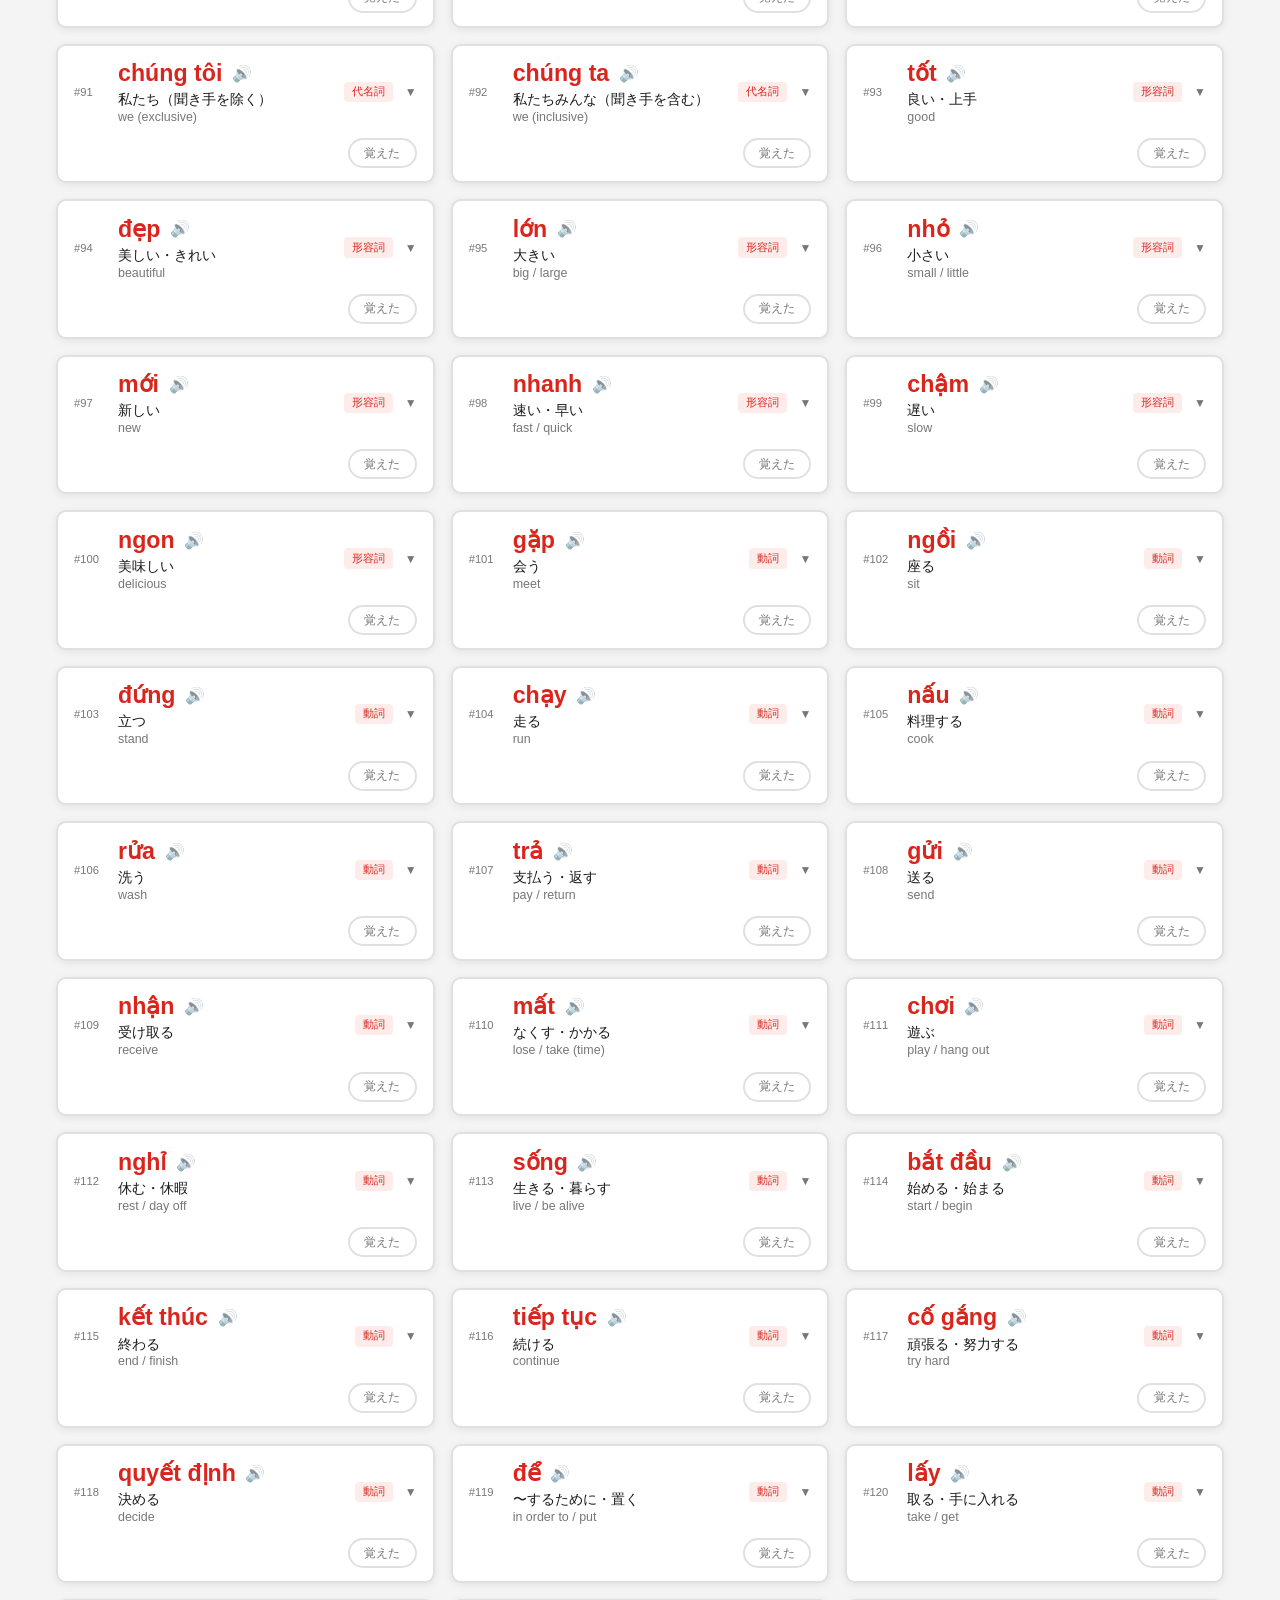
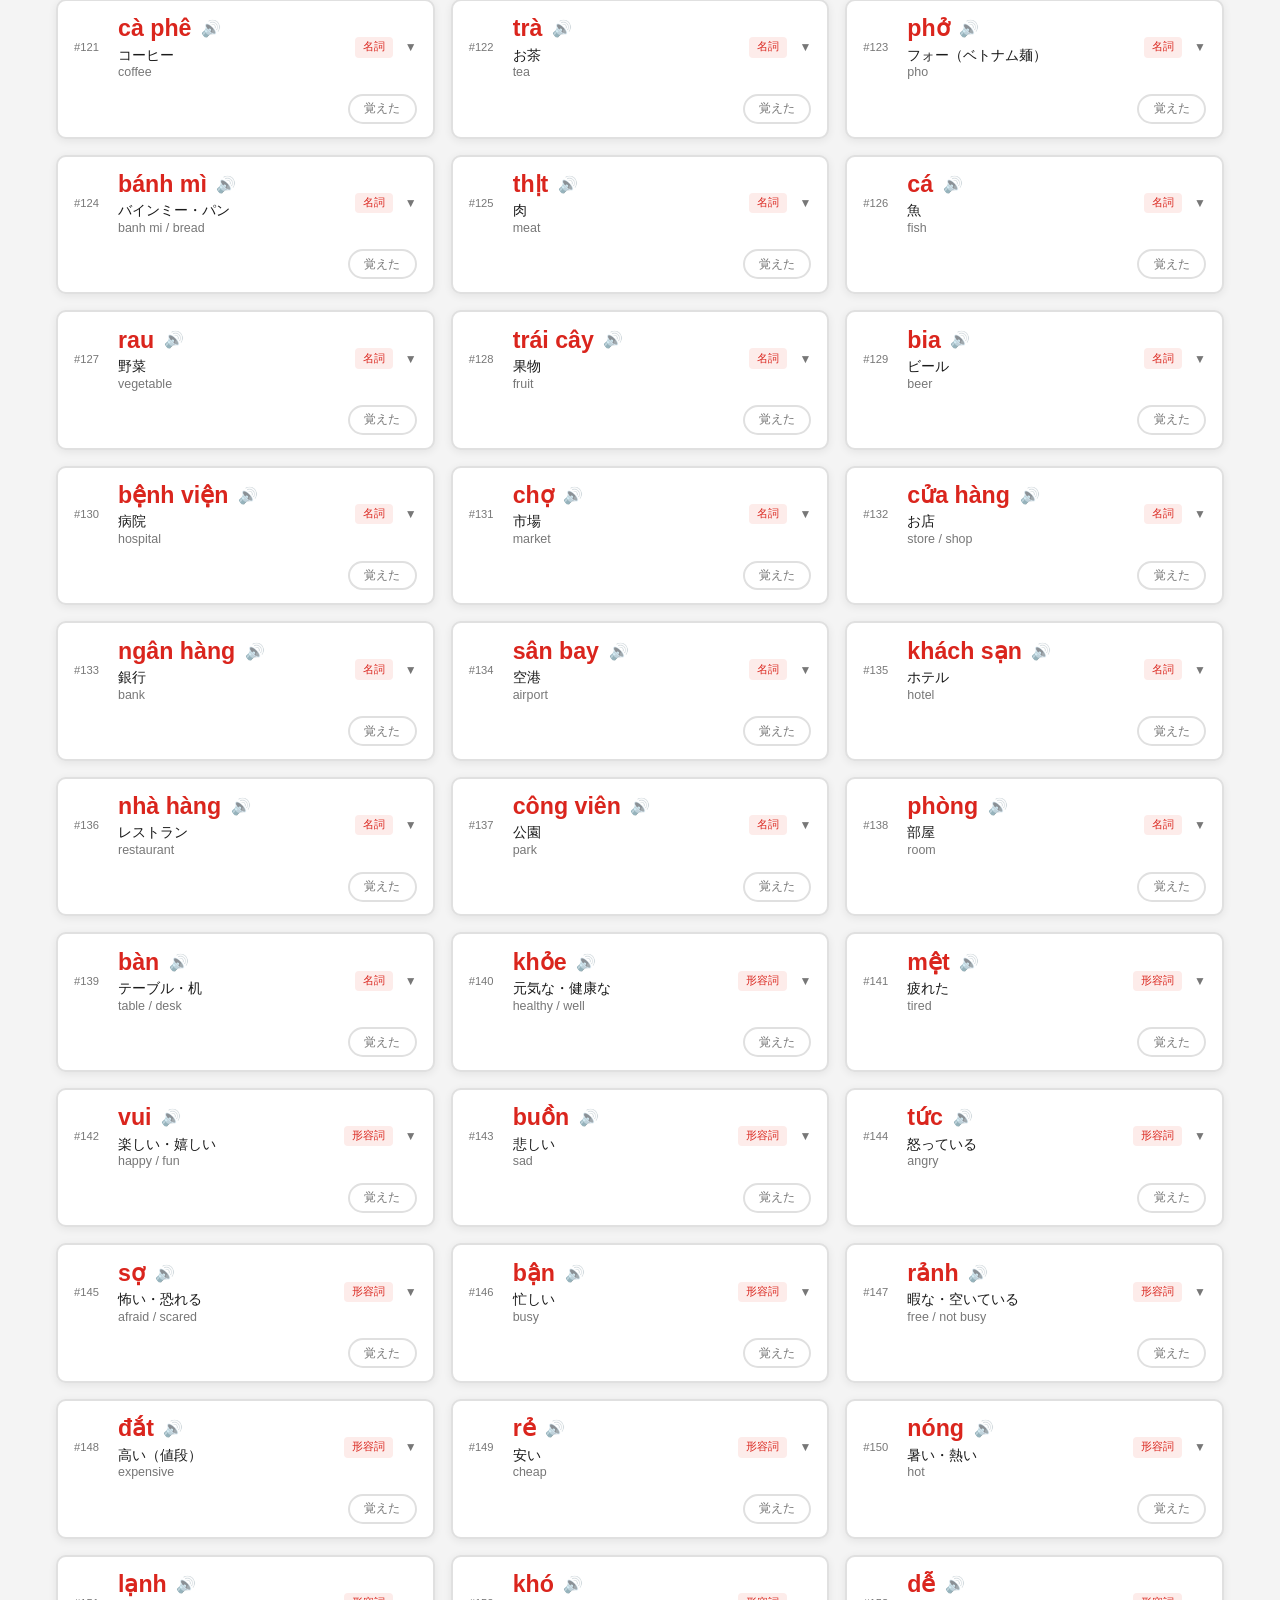
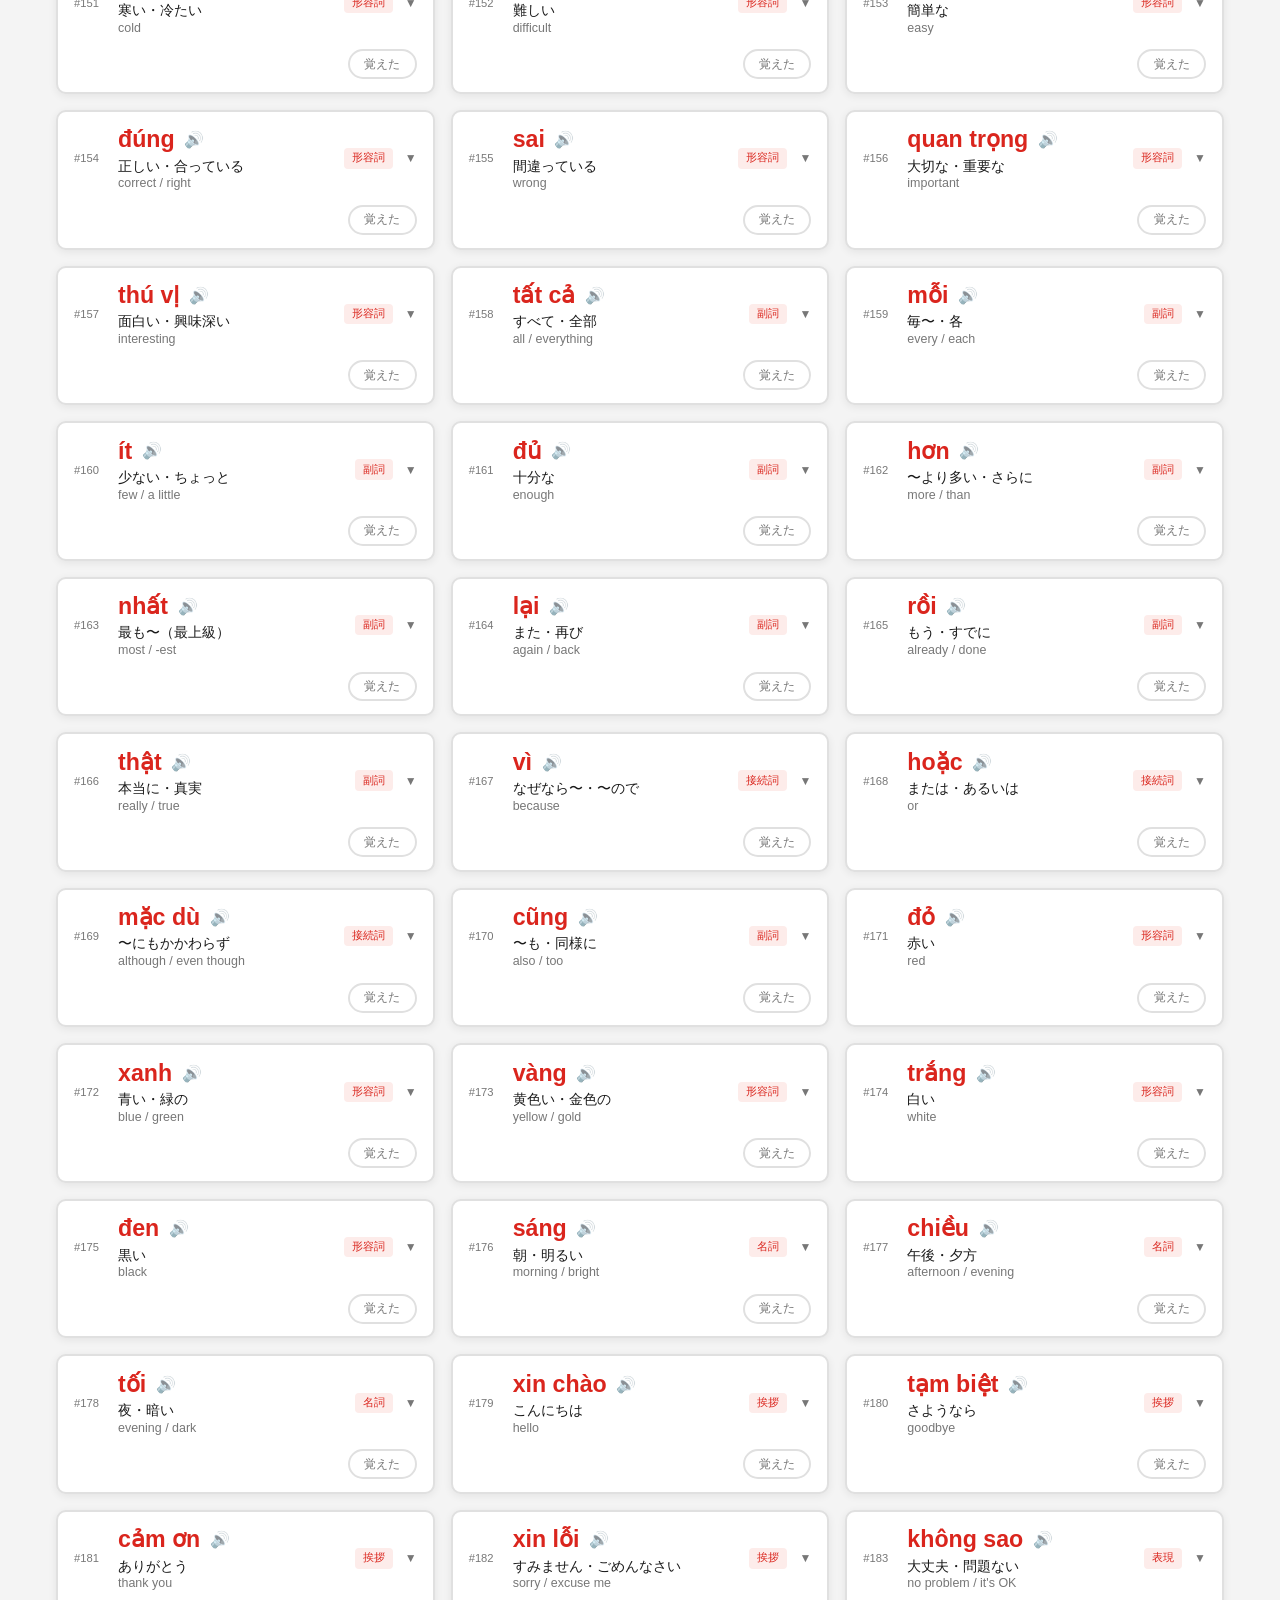
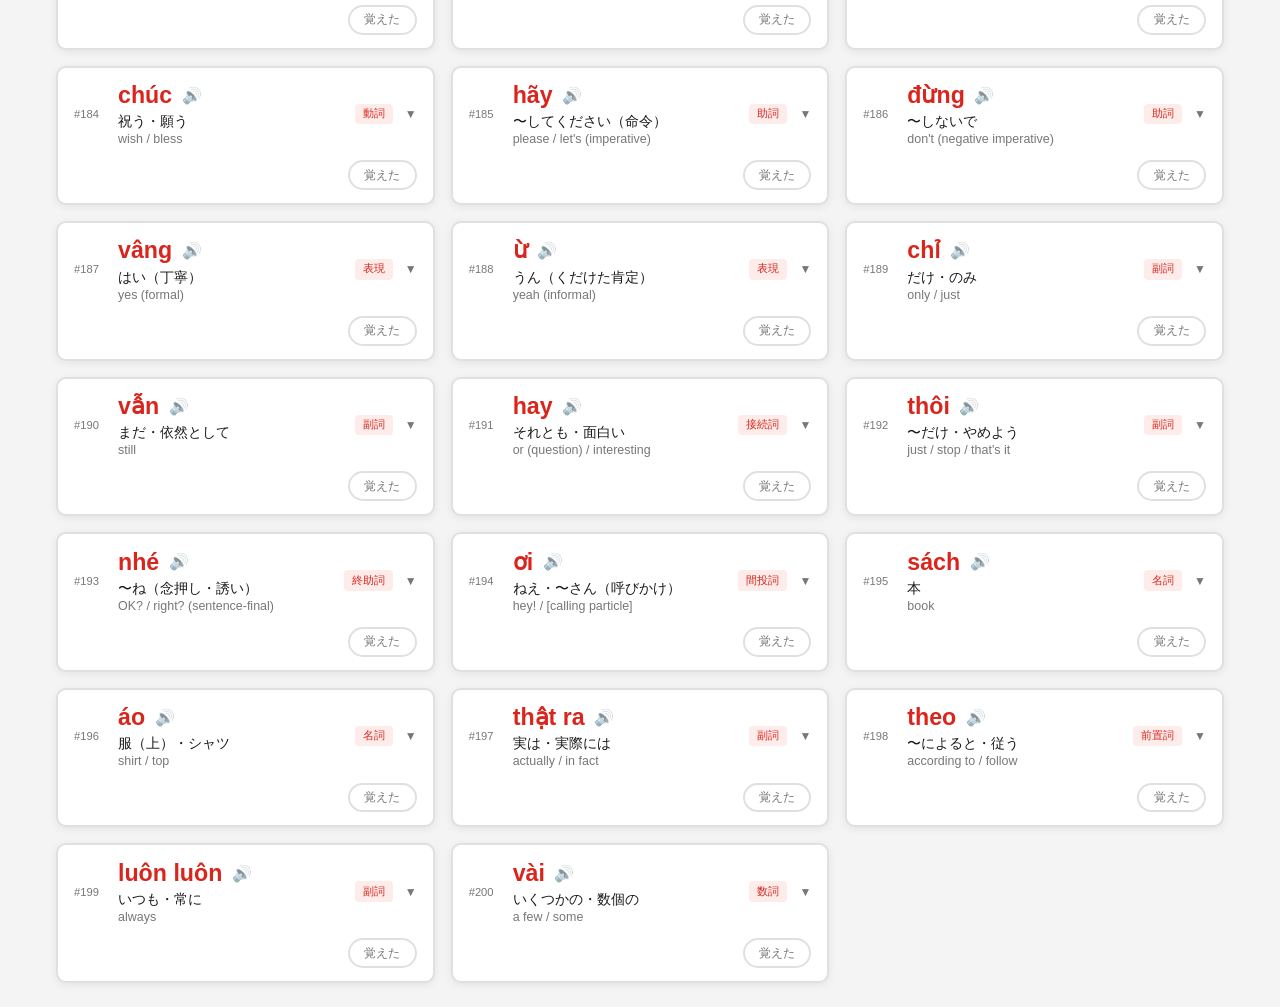
==== commit b16f0b67: "フラッシュカード・声調ページを追加 - flashcard.html / flashcard.js: 3Dカード反転・フィルタ・シャッフル・習得管理 - tones.html: 6声調をSVGピッチ図" ====
--- a/index.html
+++ b/index.html
@@ -30,9 +30,11 @@
   </header>
 
   <nav class="page-nav">
-    <a href="index.html" class="active">📚 単語200語</a>
+    <a href="index.html" class="active">📚 単語</a>
+    <a href="flashcard.html">🃏 フラッシュカード</a>
     <a href="phrases.html">💬 会話・表現</a>
     <a href="basics.html">🔢 基礎表現</a>
+    <a href="tones.html">🎵 声調</a>
   </nav>
 
   <div class="voice-warning" id="voiceWarning" hidden></div>
--- a/style.css
+++ b/style.css
@@ -126,6 +126,255 @@
   font-weight: 700;
 }
 
+/* ── Flashcard ── */
+.fc-wrap {
+  max-width: 560px;
+  margin: 0 auto;
+  padding: 1.25rem 1rem 2rem;
+}
+
+.fc-filter-bar {
+  display: flex;
+  gap: 0.5rem;
+  flex-wrap: wrap;
+  margin-bottom: 1rem;
+  align-items: center;
+}
+
+.fc-filter-bar .filter-btn {
+  border: 2px solid var(--border);
+  border-radius: 20px;
+  background: var(--card-bg);
+  color: var(--text-muted);
+  padding: 0.35rem 0.9rem;
+  font-size: 0.82rem;
+}
+.fc-filter-bar .filter-btn:hover { border-color: var(--primary); color: var(--primary); }
+.fc-filter-bar .filter-btn.active { background: var(--primary); border-color: var(--primary); color: #fff; font-weight: 700; }
+
+.fc-shuffle-btn {
+  margin-left: auto;
+  padding: 0.35rem 0.9rem;
+  border: 2px solid var(--border);
+  border-radius: 20px;
+  background: var(--card-bg);
+  font-size: 0.82rem;
+  cursor: pointer;
+  color: var(--text-muted);
+  transition: all 0.15s;
+}
+.fc-shuffle-btn:hover { border-color: var(--primary); color: var(--primary); }
+
+.fc-progress {
+  text-align: center;
+  font-size: 0.82rem;
+  color: var(--text-muted);
+  margin-bottom: 1rem;
+}
+
+.fc-progress-bar-bg {
+  height: 4px;
+  background: var(--border);
+  border-radius: 2px;
+  margin: 0.4rem 0 1.2rem;
+  overflow: hidden;
+}
+.fc-progress-bar-fill {
+  height: 100%;
+  background: var(--primary);
+  border-radius: 2px;
+  transition: width 0.3s;
+}
+
+/* 3D flip card */
+.fc-scene { perspective: 900px; }
+
+.fc-card {
+  position: relative;
+  width: 100%;
+  min-height: 320px;
+  transition: transform 0.5s cubic-bezier(.4,0,.2,1);
+  transform-style: preserve-3d;
+  cursor: pointer;
+}
+.fc-card.flipped { transform: rotateY(180deg); }
+
+.fc-face {
+  position: absolute;
+  inset: 0;
+  backface-visibility: hidden;
+  border-radius: var(--radius);
+  border: 2px solid var(--border);
+  background: var(--card-bg);
+  box-shadow: 0 4px 20px rgba(0,0,0,0.1);
+  padding: 1.5rem;
+  display: flex;
+  flex-direction: column;
+}
+
+.fc-back { transform: rotateY(180deg); }
+
+.fc-word-vi {
+  font-size: 2.8rem;
+  font-weight: 800;
+  color: var(--primary);
+  text-align: center;
+  flex: 1;
+  display: flex;
+  align-items: center;
+  justify-content: center;
+  gap: 0.5rem;
+}
+
+.fc-hint {
+  text-align: center;
+  font-size: 0.8rem;
+  color: var(--text-muted);
+  margin-top: auto;
+}
+
+.fc-rank-pos {
+  display: flex;
+  justify-content: space-between;
+  font-size: 0.72rem;
+  color: var(--text-muted);
+  margin-bottom: 0.5rem;
+}
+
+.fc-meanings {
+  text-align: center;
+  margin: 0.5rem 0 0.75rem;
+}
+
+.fc-word-ja {
+  font-size: 1.5rem;
+  font-weight: 700;
+  color: var(--text);
+}
+
+.fc-word-en {
+  font-size: 0.9rem;
+  color: var(--text-muted);
+  margin-top: 0.2rem;
+}
+
+.fc-divider {
+  border: none;
+  border-top: 1px solid var(--border);
+  margin: 0.75rem 0;
+}
+
+.fc-example-label {
+  font-size: 0.68rem;
+  text-transform: uppercase;
+  letter-spacing: 0.06em;
+  color: var(--text-muted);
+  margin-bottom: 0.4rem;
+}
+
+.fc-nav {
+  display: flex;
+  gap: 0.75rem;
+  margin-top: 1.2rem;
+}
+
+.fc-nav button {
+  flex: 1;
+  padding: 0.65rem;
+  border-radius: 8px;
+  border: 2px solid var(--border);
+  background: var(--card-bg);
+  font-size: 0.9rem;
+  cursor: pointer;
+  transition: all 0.15s;
+  color: var(--text);
+}
+.fc-nav button:hover { border-color: var(--primary); }
+.fc-btn-again:hover { border-color: #e57373 !important; color: #e57373; }
+.fc-btn-got:hover { background: var(--learned-border) !important; border-color: var(--learned-border) !important; color: #fff !important; }
+.fc-btn-got { background: var(--learned-border); border-color: var(--learned-border); color: #fff; }
+
+.fc-empty {
+  text-align: center;
+  padding: 3rem 1rem;
+  color: var(--text-muted);
+  font-size: 1rem;
+}
+
+/* ── Tones ── */
+.tones-wrap {
+  max-width: 900px;
+  margin: 0 auto;
+  padding: 1.5rem 1rem 3rem;
+}
+
+.tones-intro {
+  background: var(--card-bg);
+  border: 2px solid var(--border);
+  border-radius: var(--radius);
+  padding: 1rem 1.2rem;
+  margin-bottom: 1.5rem;
+  font-size: 0.88rem;
+  line-height: 1.7;
+  color: var(--text);
+}
+
+.tones-intro strong { color: var(--primary); }
+
+.tone-grid {
+  display: grid;
+  grid-template-columns: repeat(auto-fill, minmax(260px, 1fr));
+  gap: 1rem;
+}
+
+.tone-card {
+  background: var(--card-bg);
+  border: 2px solid var(--border);
+  border-radius: var(--radius);
+  box-shadow: var(--shadow);
+  padding: 1.1rem 1.2rem;
+  transition: box-shadow 0.2s;
+}
+.tone-card:hover { box-shadow: 0 4px 16px rgba(0,0,0,0.11); }
+
+.tone-header {
+  display: flex;
+  align-items: center;
+  justify-content: space-between;
+  margin-bottom: 0.75rem;
+}
+
+.tone-name-ja { font-size: 0.75rem; color: var(--text-muted); }
+.tone-name-vi { font-size: 1rem; font-weight: 700; color: var(--text); }
+.tone-mark { font-size: 2rem; font-weight: 700; color: var(--primary); line-height: 1; }
+
+.tone-diagram {
+  display: block;
+  width: 100%;
+  height: 52px;
+  margin: 0.5rem 0 0.75rem;
+}
+
+.tone-example-row {
+  display: flex;
+  align-items: center;
+  gap: 0.75rem;
+  background: var(--bg);
+  border-radius: 6px;
+  padding: 0.5rem 0.75rem;
+}
+
+.tone-ex-vi { font-size: 1.4rem; font-weight: 700; color: var(--primary); }
+.tone-ex-ja { font-size: 0.9rem; color: var(--text); flex: 1; }
+.tone-ex-en { font-size: 0.75rem; color: var(--text-muted); }
+
+.tone-desc {
+  font-size: 0.78rem;
+  color: var(--text-muted);
+  margin-top: 0.5rem;
+  line-height: 1.5;
+}
+
 /* ── Page navigation ── */
 .page-nav {
   background: #b71c1c;
